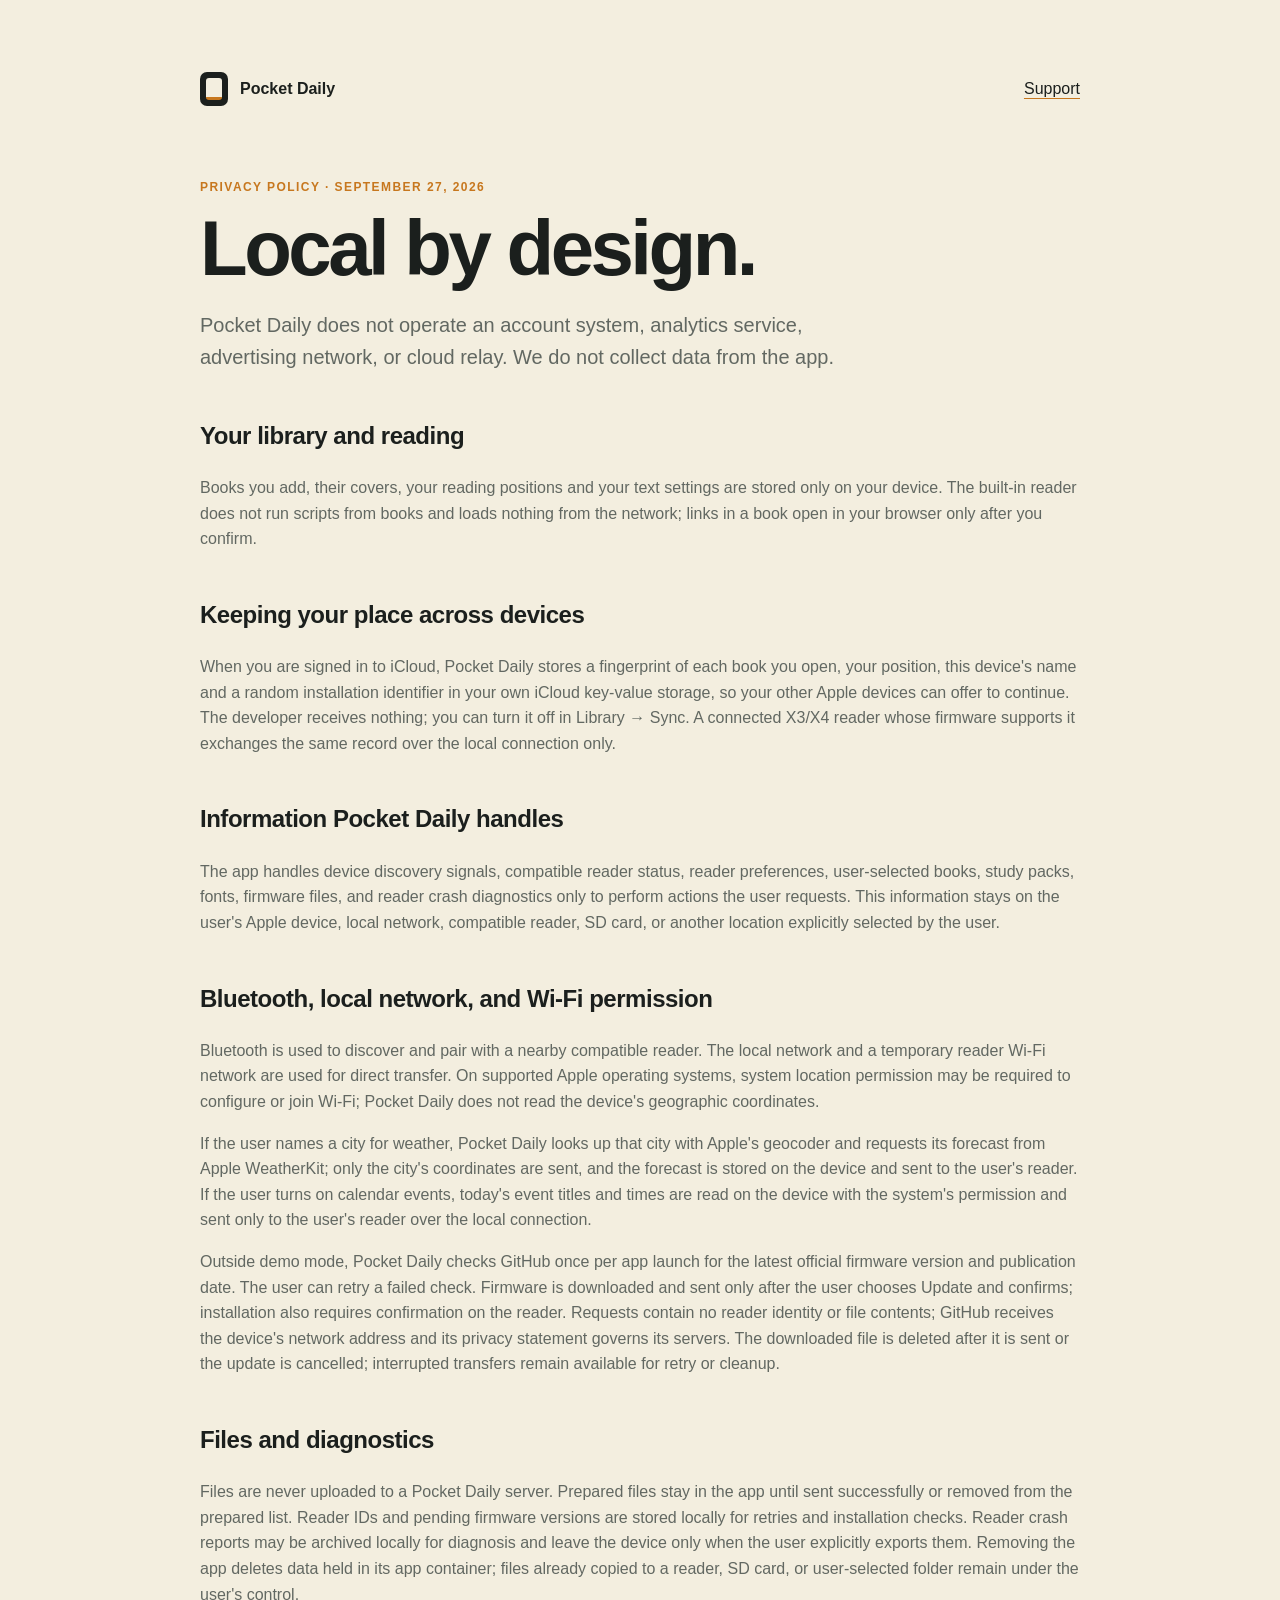
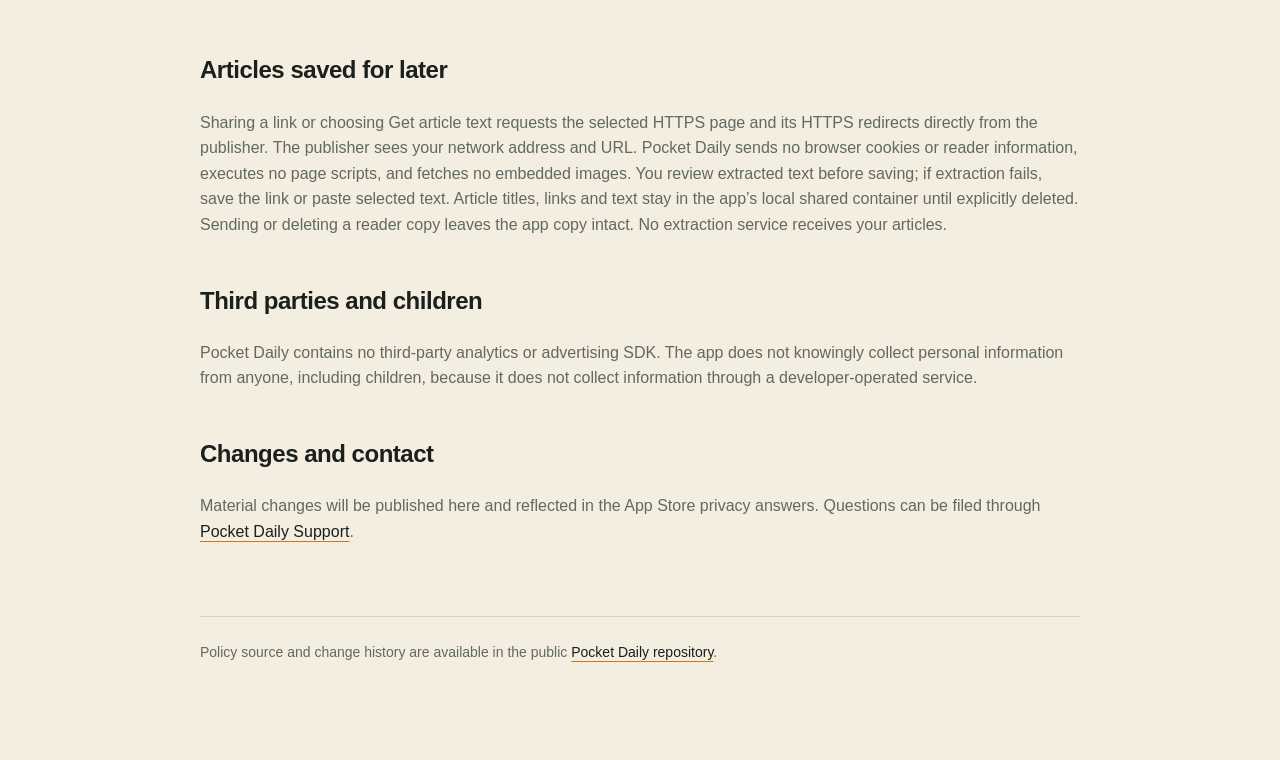
==== docs/privacy/index.html @ c594af7e "refactor(sync): continue reading through iCloud and the reader only KOReader sync is out of this ver" ====
<!doctype html>
<html lang="en">
<head>
  <meta charset="utf-8">
  <meta name="viewport" content="width=device-width, initial-scale=1">
  <meta name="description" content="Pocket Daily privacy policy.">
  <title>Privacy · Pocket Daily</title>
  <link rel="stylesheet" href="../styles.css">
</head>
<body><main>
  <nav><a class="brand" href="../"><span class="mark" aria-hidden="true"></span>Pocket Daily</a><a href="../support/">Support</a></nav>
  <p class="eyebrow">PRIVACY POLICY · SEPTEMBER 27, 2026</p>
  <h1>Local by design.</h1>
  <p class="lead">Pocket Daily does not operate an account system, analytics service, advertising network, or cloud relay. We do not collect data from the app.</p>

  <h2>Your library and reading</h2>
  <p>Books you add, their covers, your reading positions and your text settings are stored only on your device. The built-in reader does not run scripts from books and loads nothing from the network; links in a book open in your browser only after you confirm.</p>

  <h2>Keeping your place across devices</h2>
  <p>When you are signed in to iCloud, Pocket Daily stores a fingerprint of each book you open, your position, this device's name and a random installation identifier in your own iCloud key-value storage, so your other Apple devices can offer to continue. The developer receives nothing; you can turn it off in Library → Sync. A connected X3/X4 reader whose firmware supports it exchanges the same record over the local connection only.</p>

  <h2>Information Pocket Daily handles</h2>
  <p>The app handles device discovery signals, compatible reader status, reader preferences, user-selected books, study packs, fonts, firmware files, and reader crash diagnostics only to perform actions the user requests. This information stays on the user's Apple device, local network, compatible reader, SD card, or another location explicitly selected by the user.</p>

  <h2>Bluetooth, local network, and Wi-Fi permission</h2>
  <p>Bluetooth is used to discover and pair with a nearby compatible reader. The local network and a temporary reader Wi-Fi network are used for direct transfer. On supported Apple operating systems, system location permission may be required to configure or join Wi-Fi; Pocket Daily does not read the device's geographic coordinates.</p>
  <p>If the user names a city for weather, Pocket Daily looks up that city with Apple's geocoder and requests its forecast from Apple WeatherKit; only the city's coordinates are sent, and the forecast is stored on the device and sent to the user's reader. If the user turns on calendar events, today's event titles and times are read on the device with the system's permission and sent only to the user's reader over the local connection.</p>
  <p>Outside demo mode, Pocket Daily checks GitHub once per app launch for the latest official firmware version and publication date. The user can retry a failed check. Firmware is downloaded and sent only after the user chooses Update and confirms; installation also requires confirmation on the reader. Requests contain no reader identity or file contents; GitHub receives the device's network address and its privacy statement governs its servers. The downloaded file is deleted after it is sent or the update is cancelled; interrupted transfers remain available for retry or cleanup.</p>

  <h2>Files and diagnostics</h2>
  <p>Files are never uploaded to a Pocket Daily server. Prepared files stay in the app until sent successfully or removed from the prepared list. Reader IDs and pending firmware versions are stored locally for retries and installation checks. Reader crash reports may be archived locally for diagnosis and leave the device only when the user explicitly exports them. Removing the app deletes data held in its app container; files already copied to a reader, SD card, or user-selected folder remain under the user's control.</p>

  <h2>Articles saved for later</h2>
  <p>Sharing a link or choosing Get article text requests the selected HTTPS page and its HTTPS redirects directly from the publisher. The publisher sees your network address and URL. Pocket Daily sends no browser cookies or reader information, executes no page scripts, and fetches no embedded images. You review extracted text before saving; if extraction fails, save the link or paste selected text. Article titles, links and text stay in the app’s local shared container until explicitly deleted. Sending or deleting a reader copy leaves the app copy intact. No extraction service receives your articles.</p>

  <h2>Third parties and children</h2>
  <p>Pocket Daily contains no third-party analytics or advertising SDK. The app does not knowingly collect personal information from anyone, including children, because it does not collect information through a developer-operated service.</p>

  <h2>Changes and contact</h2>
  <p>Material changes will be published here and reflected in the App Store privacy answers. Questions can be filed through <a href="https://github.com/puritysb/pocket-daily/issues">Pocket Daily Support</a>.</p>
  <footer>Policy source and change history are available in the public <a href="https://github.com/puritysb/pocket-daily">Pocket Daily repository</a>.</footer>
</main></body>
</html>
---- docs/styles.css ----
:root {
  color-scheme: light;
  --paper: #f3eedf;
  --ink: #1b1f1d;
  --muted: #626862;
  --accent: #c7771e;
  --card: rgba(255, 255, 255, 0.68);
  --line: rgba(27, 31, 29, 0.13);
}

* { box-sizing: border-box; }
body {
  margin: 0;
  color: var(--ink);
  background: var(--paper);
  font-family: -apple-system, BlinkMacSystemFont, "Segoe UI", sans-serif;
  line-height: 1.6;
}
main { width: min(880px, calc(100% - 40px)); margin: 0 auto; padding: 72px 0 96px; }
nav { display: flex; justify-content: space-between; align-items: center; margin-bottom: 72px; }
nav a, a { color: var(--ink); text-decoration-color: var(--accent); text-underline-offset: 4px; }
.brand { display: flex; align-items: center; gap: 12px; font-weight: 700; text-decoration: none; }
.mark { width: 28px; height: 34px; padding: 6px; border-radius: 7px; background: var(--ink); display: grid; }
.mark::before { content: ""; border-radius: 3px; background: var(--paper); border-bottom: 3px solid var(--accent); }
h1 { max-width: 720px; margin: 0 0 20px; font-size: clamp(42px, 7vw, 78px); line-height: 1.02; letter-spacing: -0.045em; }
h2 { margin-top: 44px; font-size: 24px; letter-spacing: -0.02em; }
p, li { color: var(--muted); }
.lead { max-width: 690px; font-size: 20px; }
.eyebrow { color: var(--accent); font-weight: 700; letter-spacing: .12em; font-size: 12px; }
.grid { display: grid; grid-template-columns: repeat(auto-fit, minmax(220px, 1fr)); gap: 14px; margin-top: 42px; }
.card { padding: 22px; border: 1px solid var(--line); border-radius: 18px; background: var(--card); }
.card h2 { margin: 0 0 6px; font-size: 18px; }
.card p { margin: 0; }
.notice { margin-top: 48px; padding: 20px 22px; border-left: 4px solid var(--accent); background: var(--card); }
footer { margin-top: 72px; padding-top: 24px; border-top: 1px solid var(--line); font-size: 14px; color: var(--muted); }
code { font-family: ui-monospace, SFMono-Regular, Menlo, monospace; font-size: .92em; }
@media (max-width: 560px) { main { padding-top: 28px; } nav { margin-bottom: 48px; } }
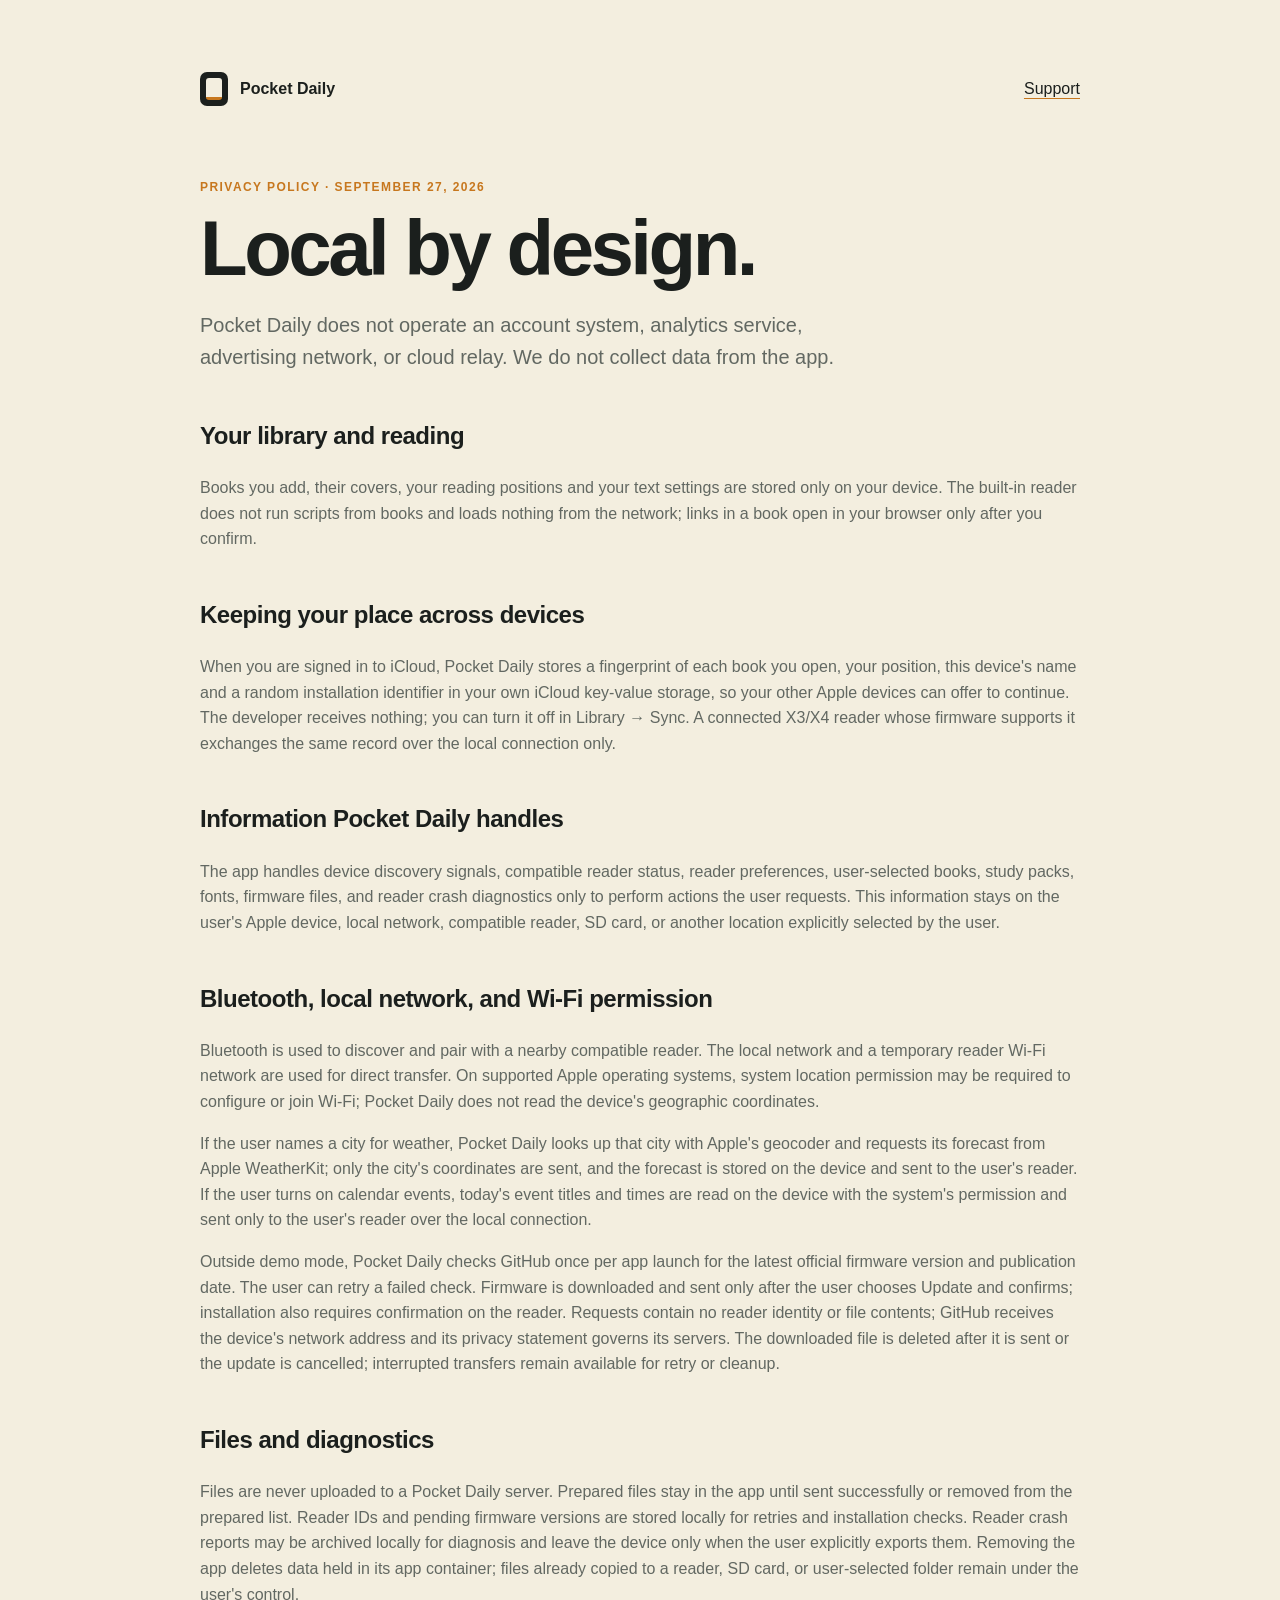
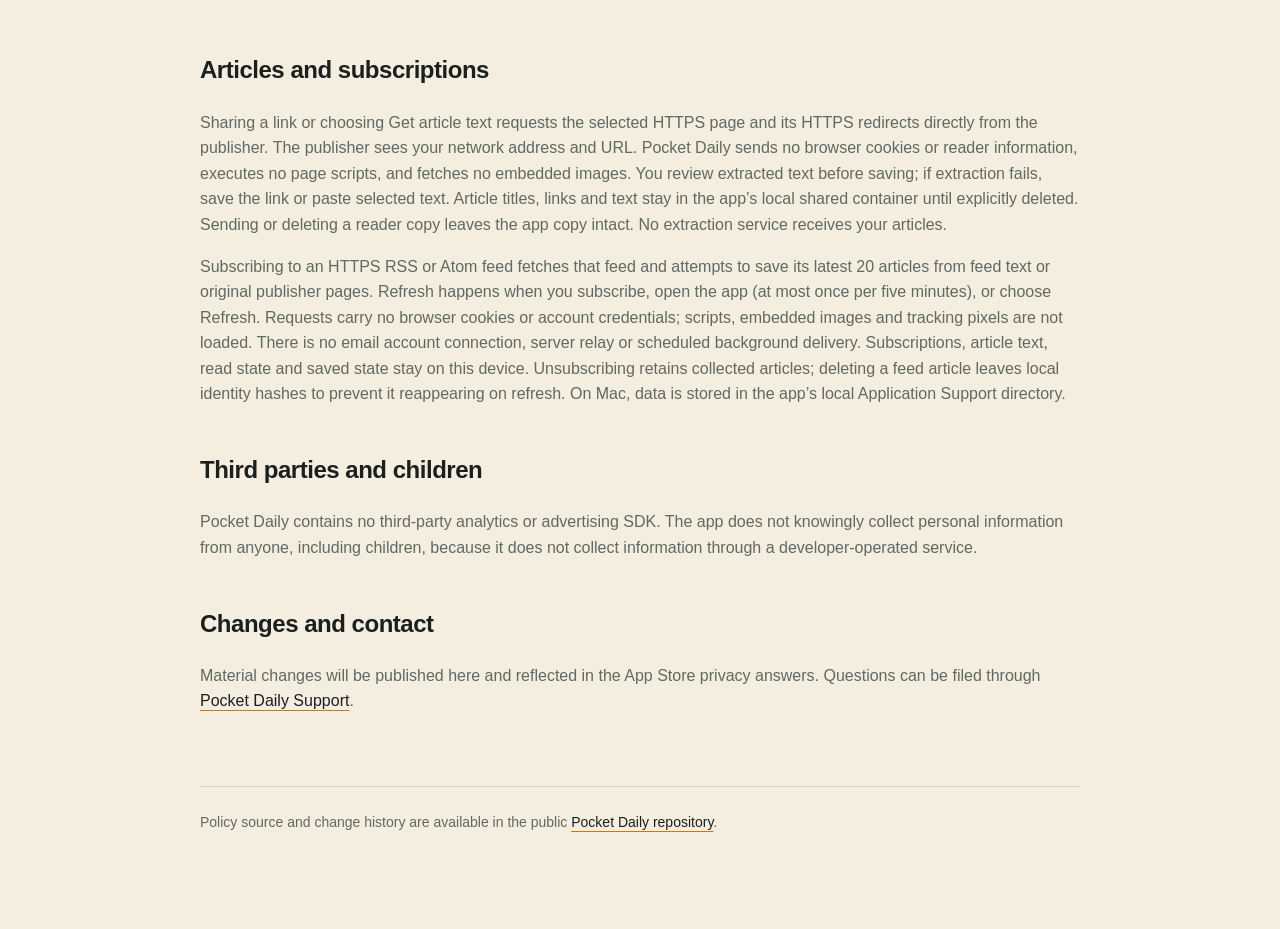
==== commit d8072190: "store: screenshots and metadata for Screens, Device and feed subscriptions Regenerated 6 iPhone, 7 i" ====
--- a/docs/privacy/index.html
+++ b/docs/privacy/index.html
@@ -30,8 +30,9 @@
   <h2>Files and diagnostics</h2>
   <p>Files are never uploaded to a Pocket Daily server. Prepared files stay in the app until sent successfully or removed from the prepared list. Reader IDs and pending firmware versions are stored locally for retries and installation checks. Reader crash reports may be archived locally for diagnosis and leave the device only when the user explicitly exports them. Removing the app deletes data held in its app container; files already copied to a reader, SD card, or user-selected folder remain under the user's control.</p>
 
-  <h2>Articles saved for later</h2>
+  <h2>Articles and subscriptions</h2>
   <p>Sharing a link or choosing Get article text requests the selected HTTPS page and its HTTPS redirects directly from the publisher. The publisher sees your network address and URL. Pocket Daily sends no browser cookies or reader information, executes no page scripts, and fetches no embedded images. You review extracted text before saving; if extraction fails, save the link or paste selected text. Article titles, links and text stay in the app’s local shared container until explicitly deleted. Sending or deleting a reader copy leaves the app copy intact. No extraction service receives your articles.</p>
+  <p>Subscribing to an HTTPS RSS or Atom feed fetches that feed and attempts to save its latest 20 articles from feed text or original publisher pages. Refresh happens when you subscribe, open the app (at most once per five minutes), or choose Refresh. Requests carry no browser cookies or account credentials; scripts, embedded images and tracking pixels are not loaded. There is no email account connection, server relay or scheduled background delivery. Subscriptions, article text, read state and saved state stay on this device. Unsubscribing retains collected articles; deleting a feed article leaves local identity hashes to prevent it reappearing on refresh. On Mac, data is stored in the app’s local Application Support directory.</p>
 
   <h2>Third parties and children</h2>
   <p>Pocket Daily contains no third-party analytics or advertising SDK. The app does not knowingly collect personal information from anyone, including children, because it does not collect information through a developer-operated service.</p>
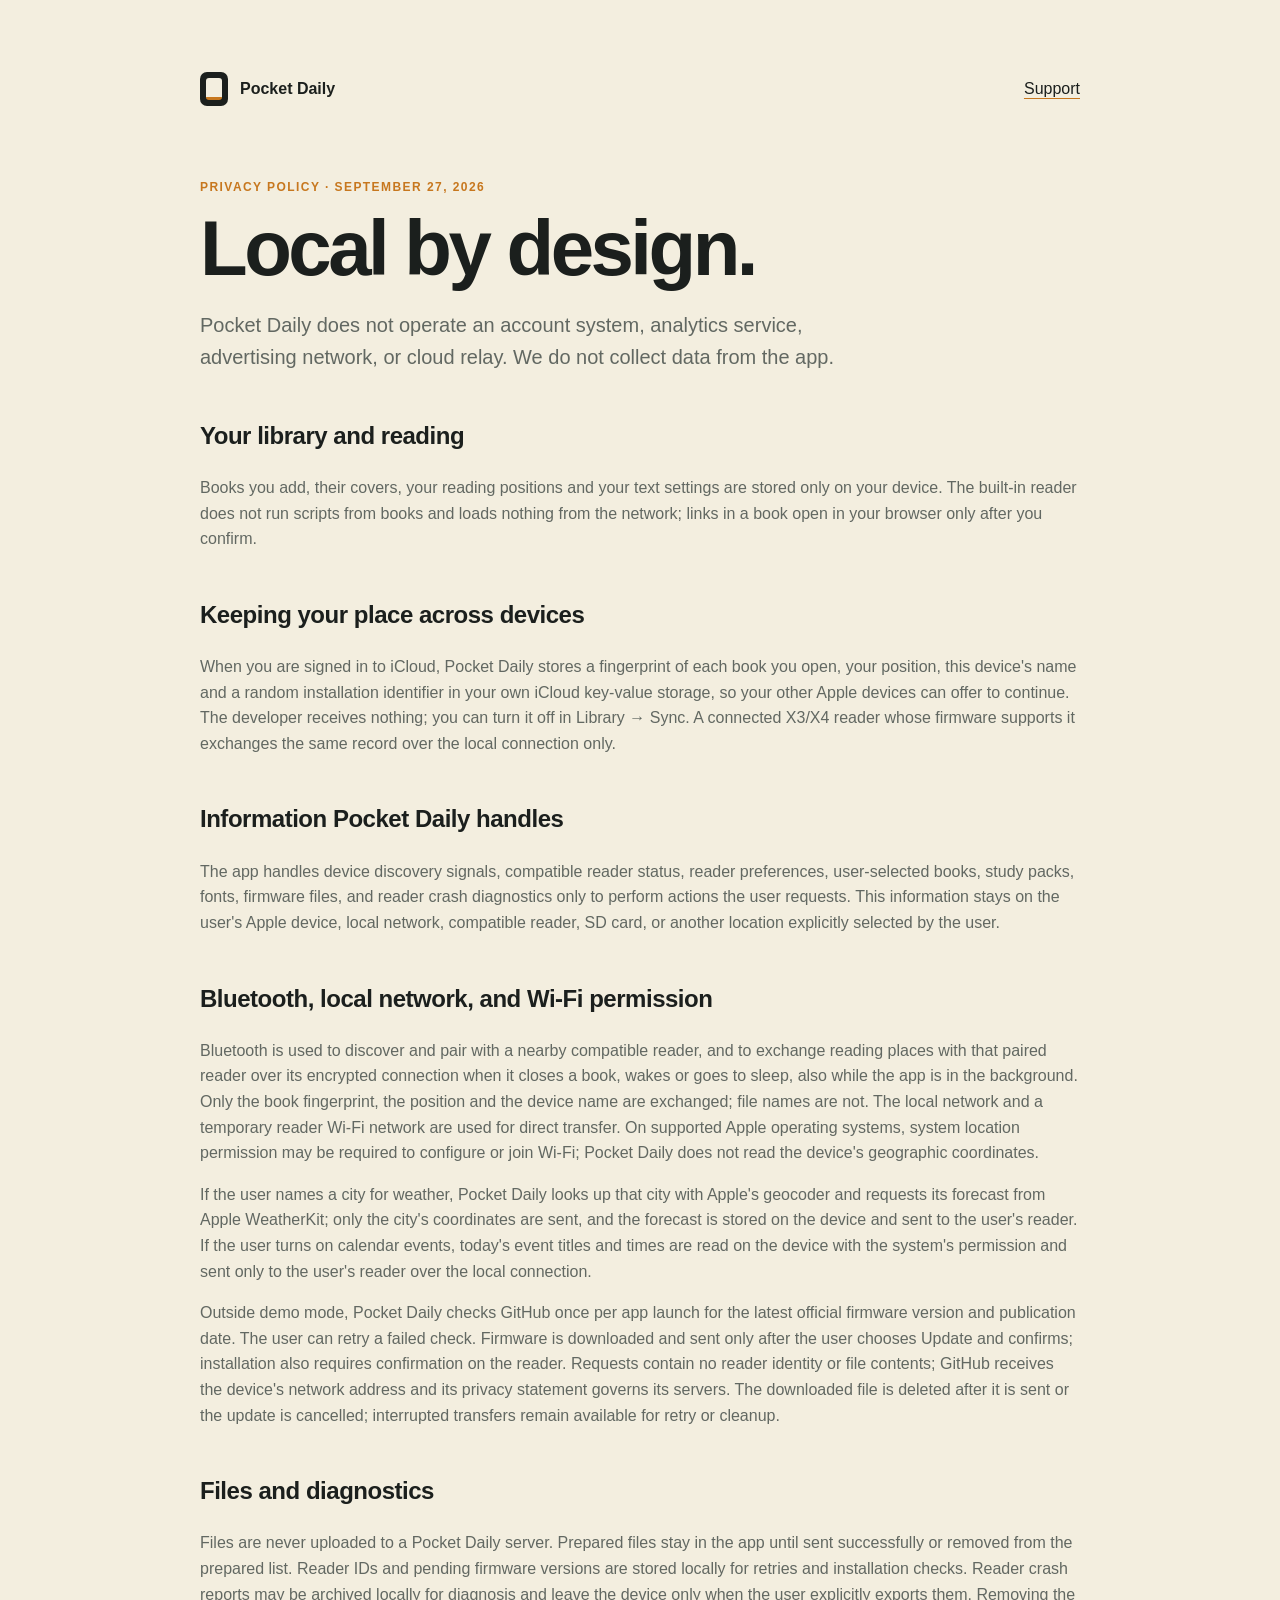
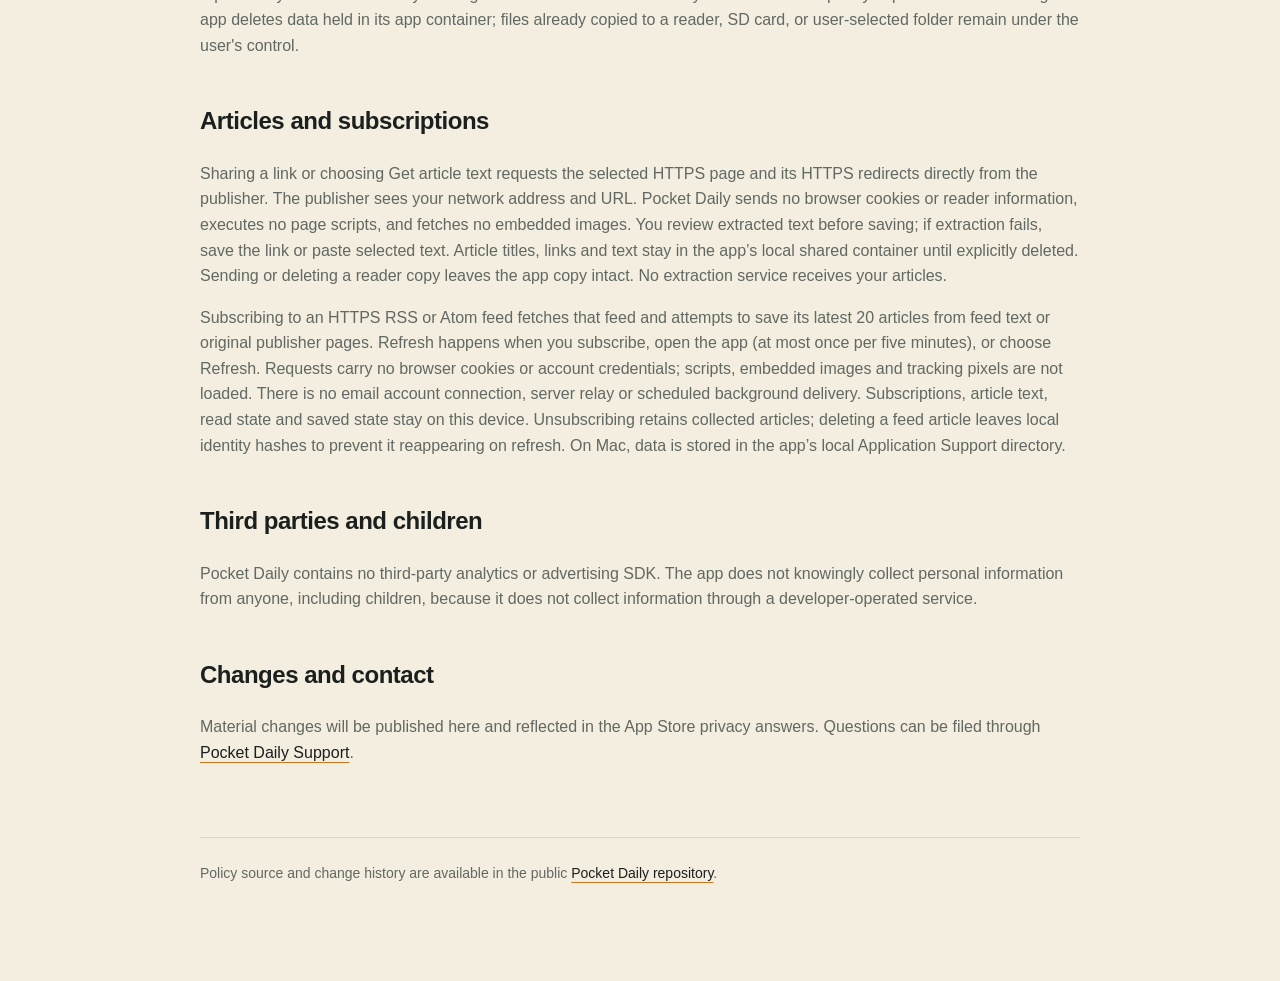
==== commit 9b43dde9: "docs: describe reading sync over Bluetooth and its background mode READING_PROGRESS gains the BLE ex" ====
--- a/docs/privacy/index.html
+++ b/docs/privacy/index.html
@@ -23,7 +23,7 @@
   <p>The app handles device discovery signals, compatible reader status, reader preferences, user-selected books, study packs, fonts, firmware files, and reader crash diagnostics only to perform actions the user requests. This information stays on the user's Apple device, local network, compatible reader, SD card, or another location explicitly selected by the user.</p>
 
   <h2>Bluetooth, local network, and Wi-Fi permission</h2>
-  <p>Bluetooth is used to discover and pair with a nearby compatible reader. The local network and a temporary reader Wi-Fi network are used for direct transfer. On supported Apple operating systems, system location permission may be required to configure or join Wi-Fi; Pocket Daily does not read the device's geographic coordinates.</p>
+  <p>Bluetooth is used to discover and pair with a nearby compatible reader, and to exchange reading places with that paired reader over its encrypted connection when it closes a book, wakes or goes to sleep, also while the app is in the background. Only the book fingerprint, the position and the device name are exchanged; file names are not. The local network and a temporary reader Wi-Fi network are used for direct transfer. On supported Apple operating systems, system location permission may be required to configure or join Wi-Fi; Pocket Daily does not read the device's geographic coordinates.</p>
   <p>If the user names a city for weather, Pocket Daily looks up that city with Apple's geocoder and requests its forecast from Apple WeatherKit; only the city's coordinates are sent, and the forecast is stored on the device and sent to the user's reader. If the user turns on calendar events, today's event titles and times are read on the device with the system's permission and sent only to the user's reader over the local connection.</p>
   <p>Outside demo mode, Pocket Daily checks GitHub once per app launch for the latest official firmware version and publication date. The user can retry a failed check. Firmware is downloaded and sent only after the user chooses Update and confirms; installation also requires confirmation on the reader. Requests contain no reader identity or file contents; GitHub receives the device's network address and its privacy statement governs its servers. The downloaded file is deleted after it is sent or the update is cancelled; interrupted transfers remain available for retry or cleanup.</p>
 
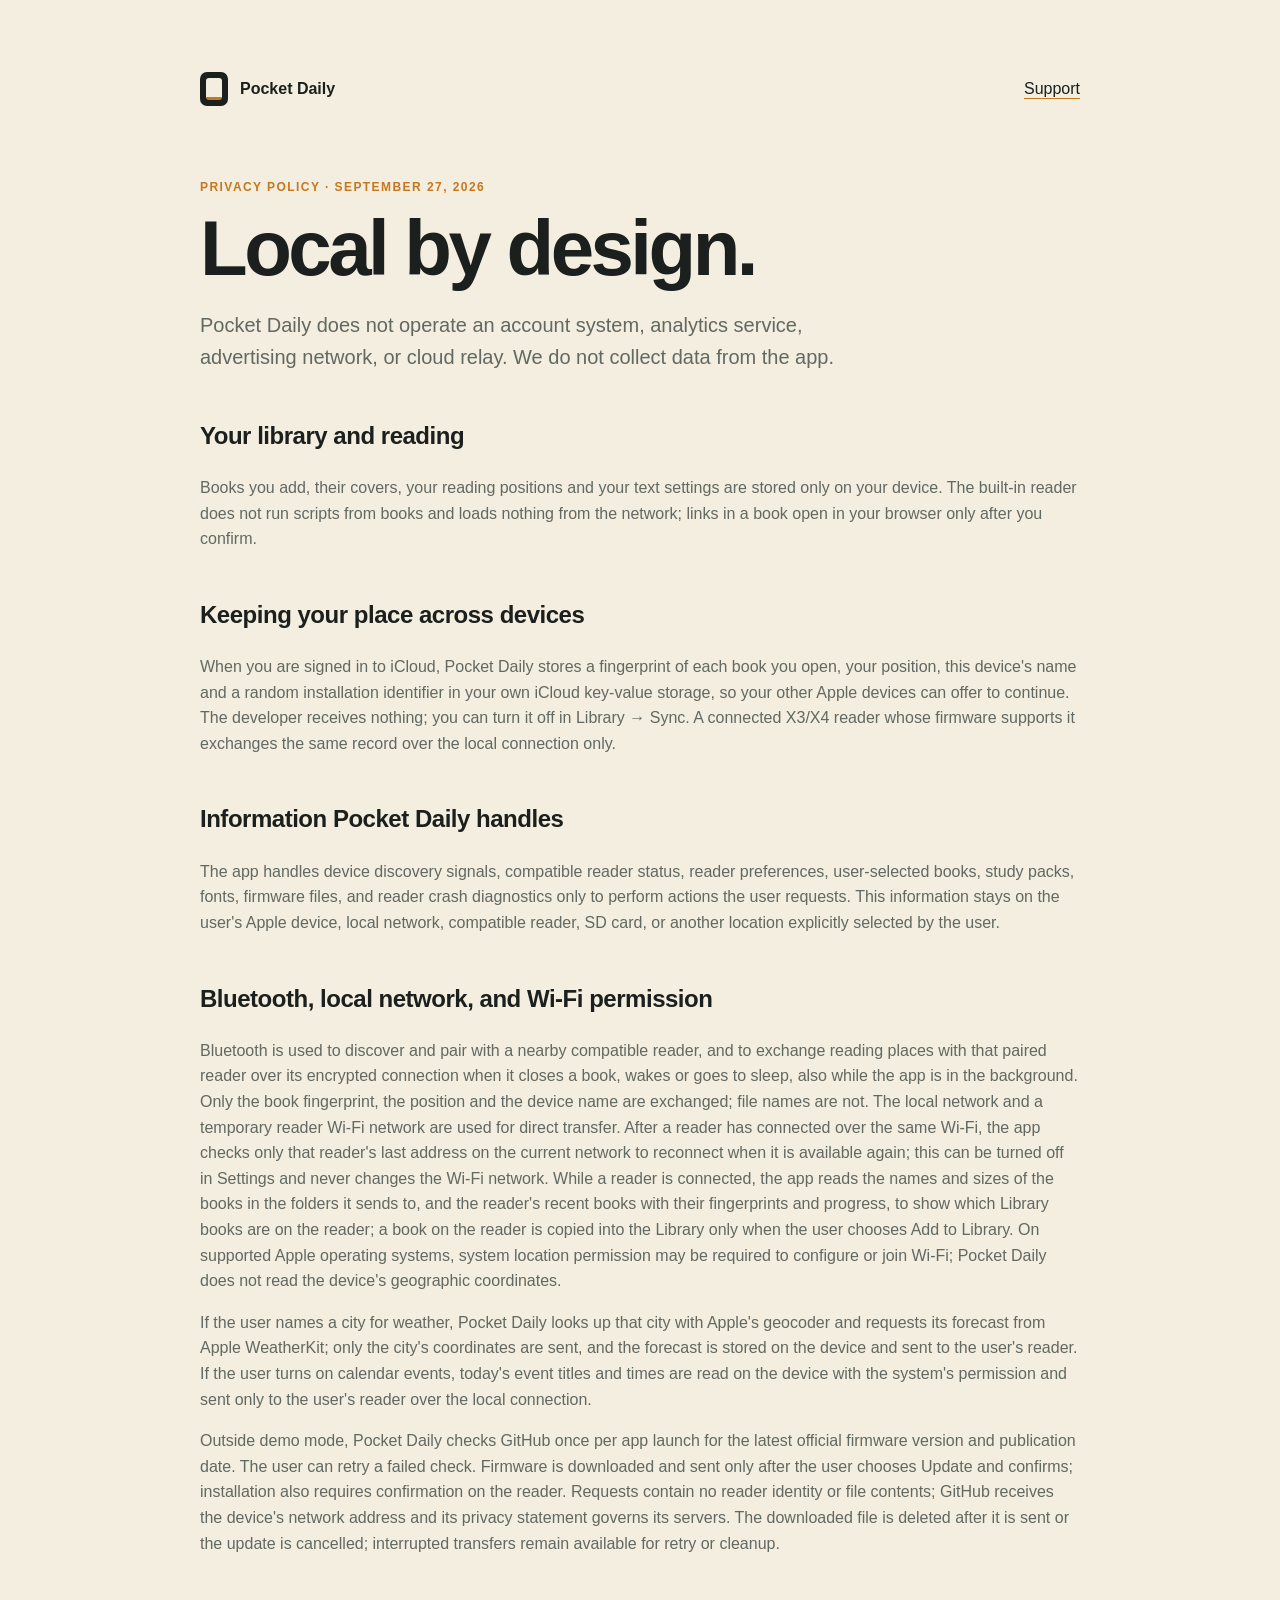
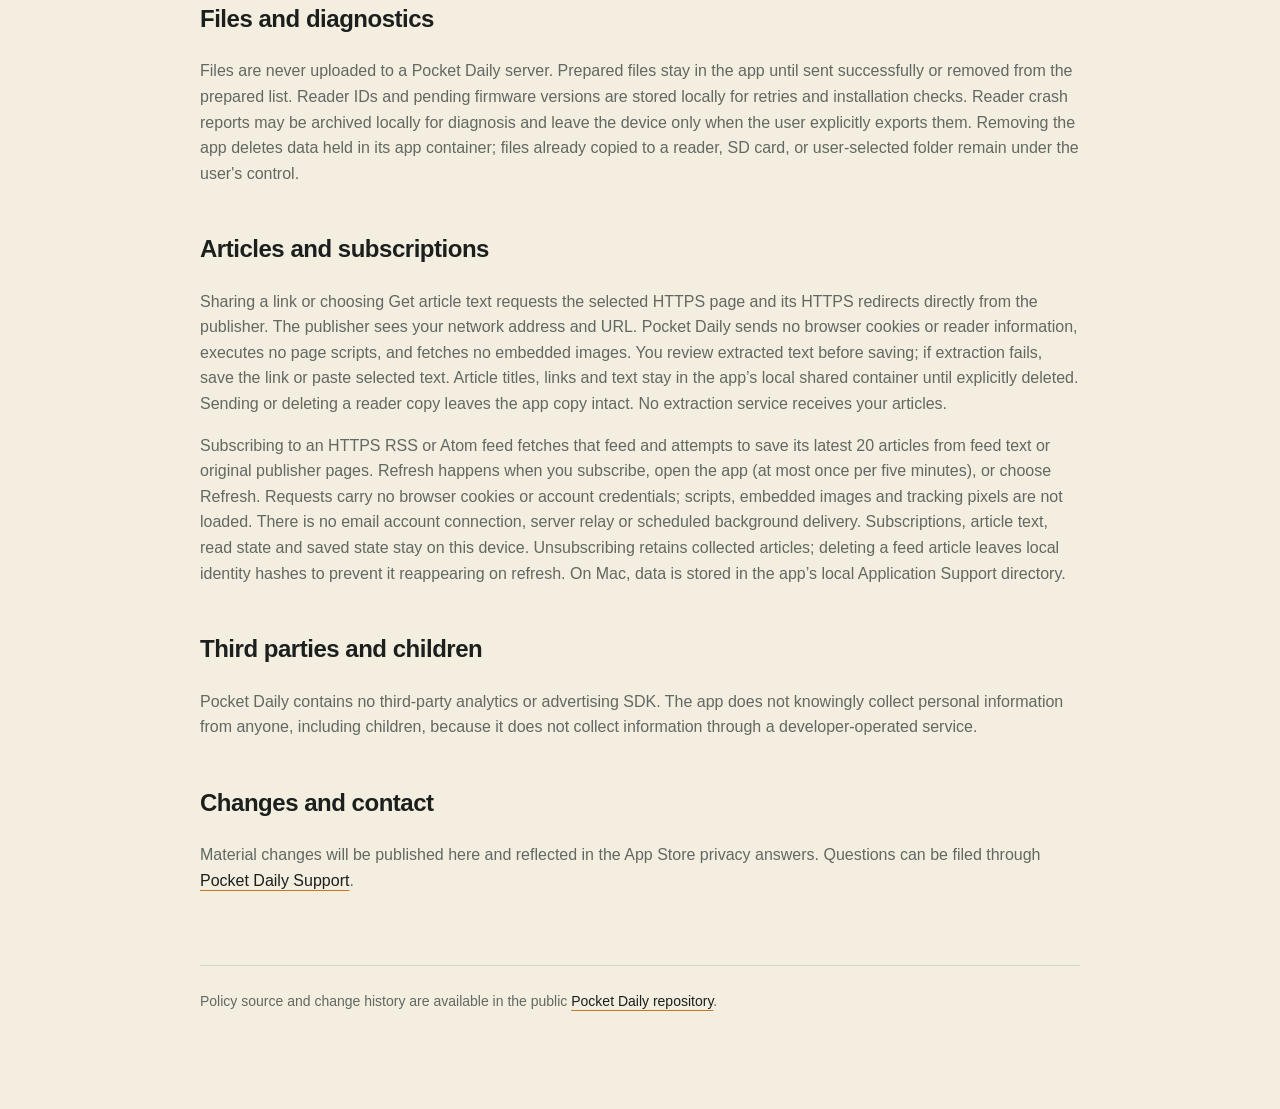
==== commit 641860d8: "feat: organize the reader as one section and show its books in the Library - Settings: Appearance an" ====
--- a/docs/privacy/index.html
+++ b/docs/privacy/index.html
@@ -23,7 +23,7 @@
   <p>The app handles device discovery signals, compatible reader status, reader preferences, user-selected books, study packs, fonts, firmware files, and reader crash diagnostics only to perform actions the user requests. This information stays on the user's Apple device, local network, compatible reader, SD card, or another location explicitly selected by the user.</p>
 
   <h2>Bluetooth, local network, and Wi-Fi permission</h2>
-  <p>Bluetooth is used to discover and pair with a nearby compatible reader, and to exchange reading places with that paired reader over its encrypted connection when it closes a book, wakes or goes to sleep, also while the app is in the background. Only the book fingerprint, the position and the device name are exchanged; file names are not. The local network and a temporary reader Wi-Fi network are used for direct transfer. On supported Apple operating systems, system location permission may be required to configure or join Wi-Fi; Pocket Daily does not read the device's geographic coordinates.</p>
+  <p>Bluetooth is used to discover and pair with a nearby compatible reader, and to exchange reading places with that paired reader over its encrypted connection when it closes a book, wakes or goes to sleep, also while the app is in the background. Only the book fingerprint, the position and the device name are exchanged; file names are not. The local network and a temporary reader Wi-Fi network are used for direct transfer. After a reader has connected over the same Wi-Fi, the app checks only that reader's last address on the current network to reconnect when it is available again; this can be turned off in Settings and never changes the Wi-Fi network. While a reader is connected, the app reads the names and sizes of the books in the folders it sends to, and the reader's recent books with their fingerprints and progress, to show which Library books are on the reader; a book on the reader is copied into the Library only when the user chooses Add to Library. On supported Apple operating systems, system location permission may be required to configure or join Wi-Fi; Pocket Daily does not read the device's geographic coordinates.</p>
   <p>If the user names a city for weather, Pocket Daily looks up that city with Apple's geocoder and requests its forecast from Apple WeatherKit; only the city's coordinates are sent, and the forecast is stored on the device and sent to the user's reader. If the user turns on calendar events, today's event titles and times are read on the device with the system's permission and sent only to the user's reader over the local connection.</p>
   <p>Outside demo mode, Pocket Daily checks GitHub once per app launch for the latest official firmware version and publication date. The user can retry a failed check. Firmware is downloaded and sent only after the user chooses Update and confirms; installation also requires confirmation on the reader. Requests contain no reader identity or file contents; GitHub receives the device's network address and its privacy statement governs its servers. The downloaded file is deleted after it is sent or the update is cancelled; interrupted transfers remain available for retry or cleanup.</p>
 
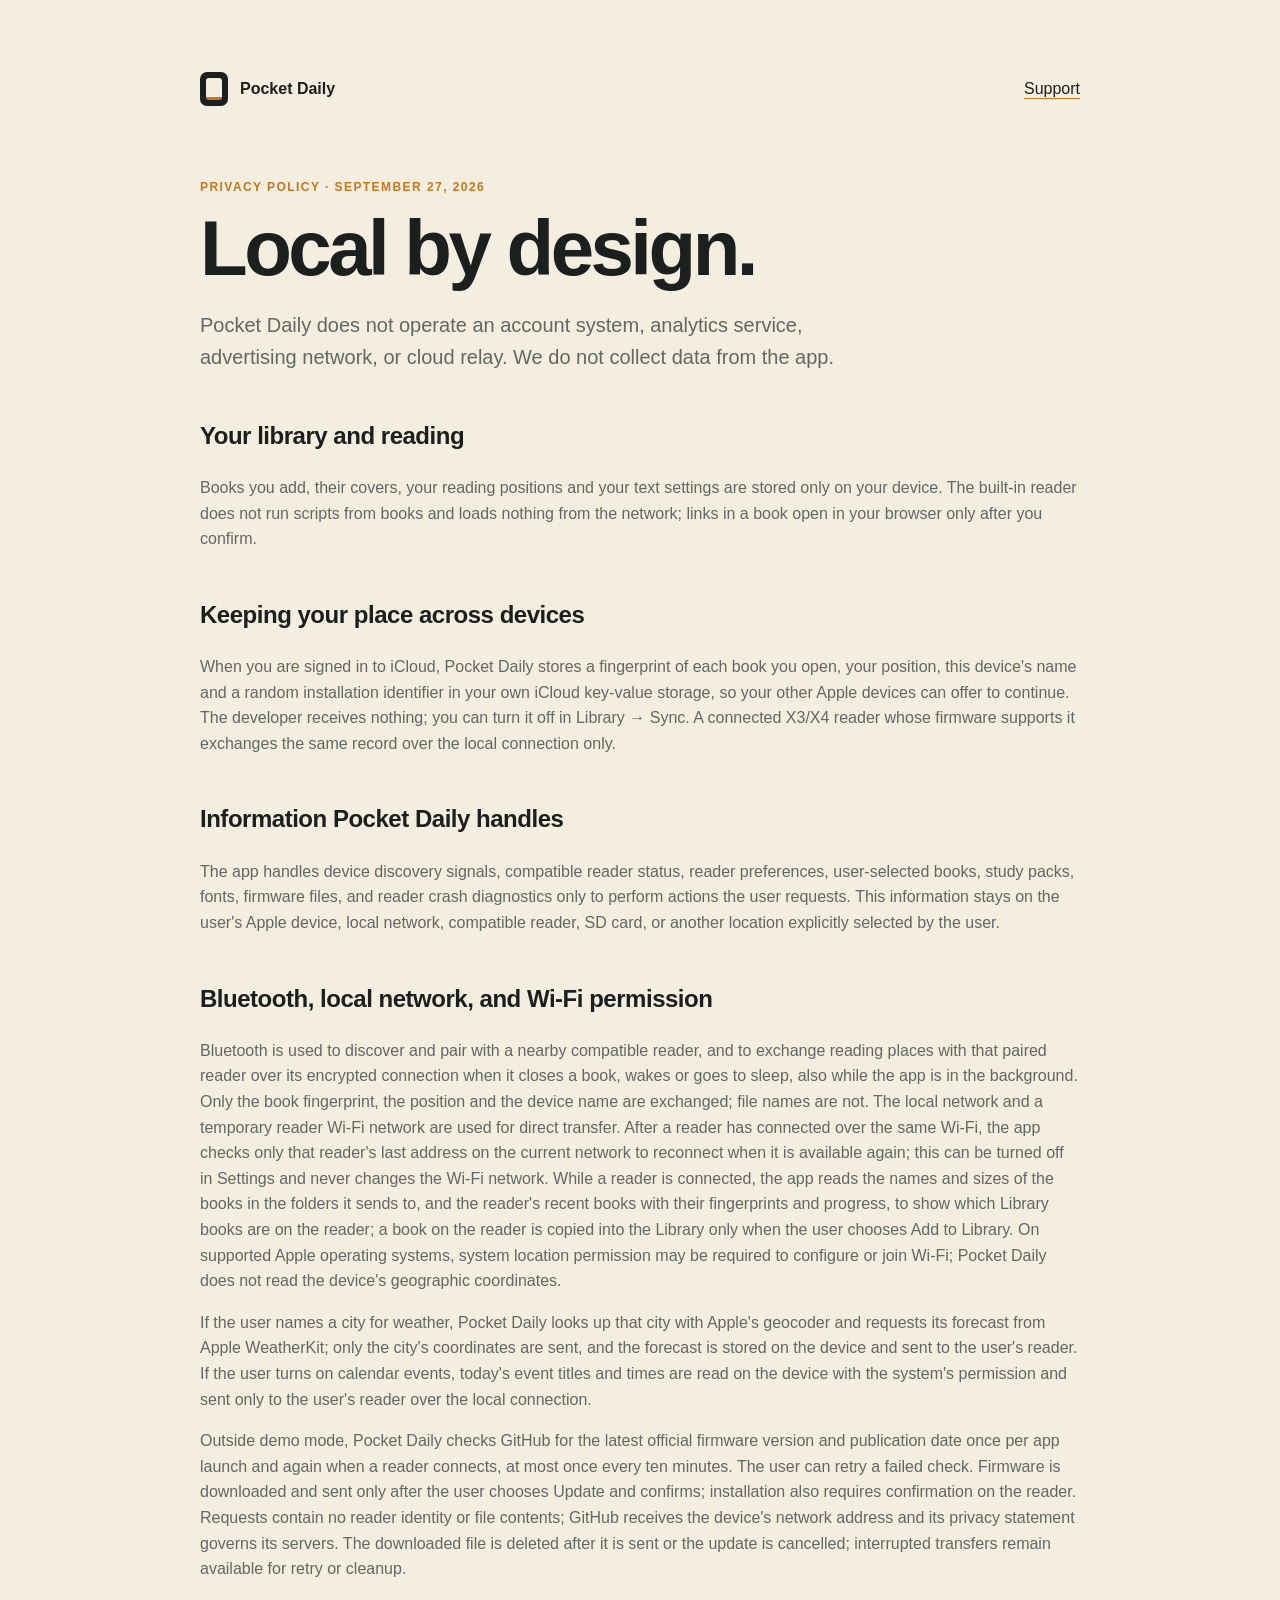
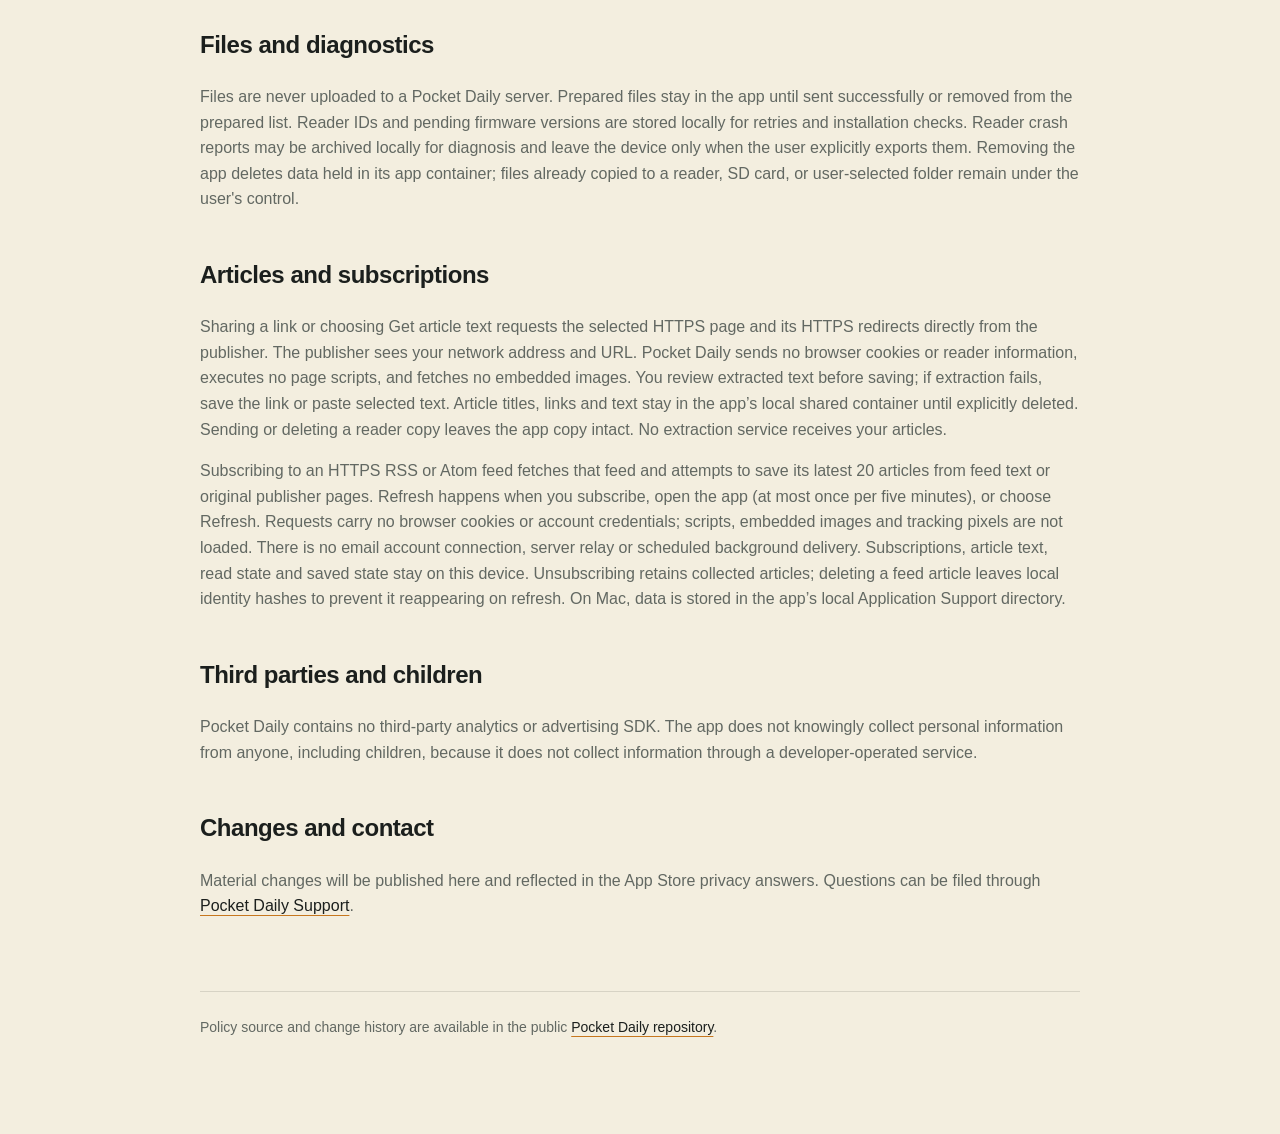
==== commit bcfe36cc: "fix: keep the firmware update check current and say when nothing is published The release check ran " ====
--- a/docs/privacy/index.html
+++ b/docs/privacy/index.html
@@ -25,7 +25,7 @@
   <h2>Bluetooth, local network, and Wi-Fi permission</h2>
   <p>Bluetooth is used to discover and pair with a nearby compatible reader, and to exchange reading places with that paired reader over its encrypted connection when it closes a book, wakes or goes to sleep, also while the app is in the background. Only the book fingerprint, the position and the device name are exchanged; file names are not. The local network and a temporary reader Wi-Fi network are used for direct transfer. After a reader has connected over the same Wi-Fi, the app checks only that reader's last address on the current network to reconnect when it is available again; this can be turned off in Settings and never changes the Wi-Fi network. While a reader is connected, the app reads the names and sizes of the books in the folders it sends to, and the reader's recent books with their fingerprints and progress, to show which Library books are on the reader; a book on the reader is copied into the Library only when the user chooses Add to Library. On supported Apple operating systems, system location permission may be required to configure or join Wi-Fi; Pocket Daily does not read the device's geographic coordinates.</p>
   <p>If the user names a city for weather, Pocket Daily looks up that city with Apple's geocoder and requests its forecast from Apple WeatherKit; only the city's coordinates are sent, and the forecast is stored on the device and sent to the user's reader. If the user turns on calendar events, today's event titles and times are read on the device with the system's permission and sent only to the user's reader over the local connection.</p>
-  <p>Outside demo mode, Pocket Daily checks GitHub once per app launch for the latest official firmware version and publication date. The user can retry a failed check. Firmware is downloaded and sent only after the user chooses Update and confirms; installation also requires confirmation on the reader. Requests contain no reader identity or file contents; GitHub receives the device's network address and its privacy statement governs its servers. The downloaded file is deleted after it is sent or the update is cancelled; interrupted transfers remain available for retry or cleanup.</p>
+  <p>Outside demo mode, Pocket Daily checks GitHub for the latest official firmware version and publication date once per app launch and again when a reader connects, at most once every ten minutes. The user can retry a failed check. Firmware is downloaded and sent only after the user chooses Update and confirms; installation also requires confirmation on the reader. Requests contain no reader identity or file contents; GitHub receives the device's network address and its privacy statement governs its servers. The downloaded file is deleted after it is sent or the update is cancelled; interrupted transfers remain available for retry or cleanup.</p>
 
   <h2>Files and diagnostics</h2>
   <p>Files are never uploaded to a Pocket Daily server. Prepared files stay in the app until sent successfully or removed from the prepared list. Reader IDs and pending firmware versions are stored locally for retries and installation checks. Reader crash reports may be archived locally for diagnosis and leave the device only when the user explicitly exports them. Removing the app deletes data held in its app container; files already copied to a reader, SD card, or user-selected folder remain under the user's control.</p>
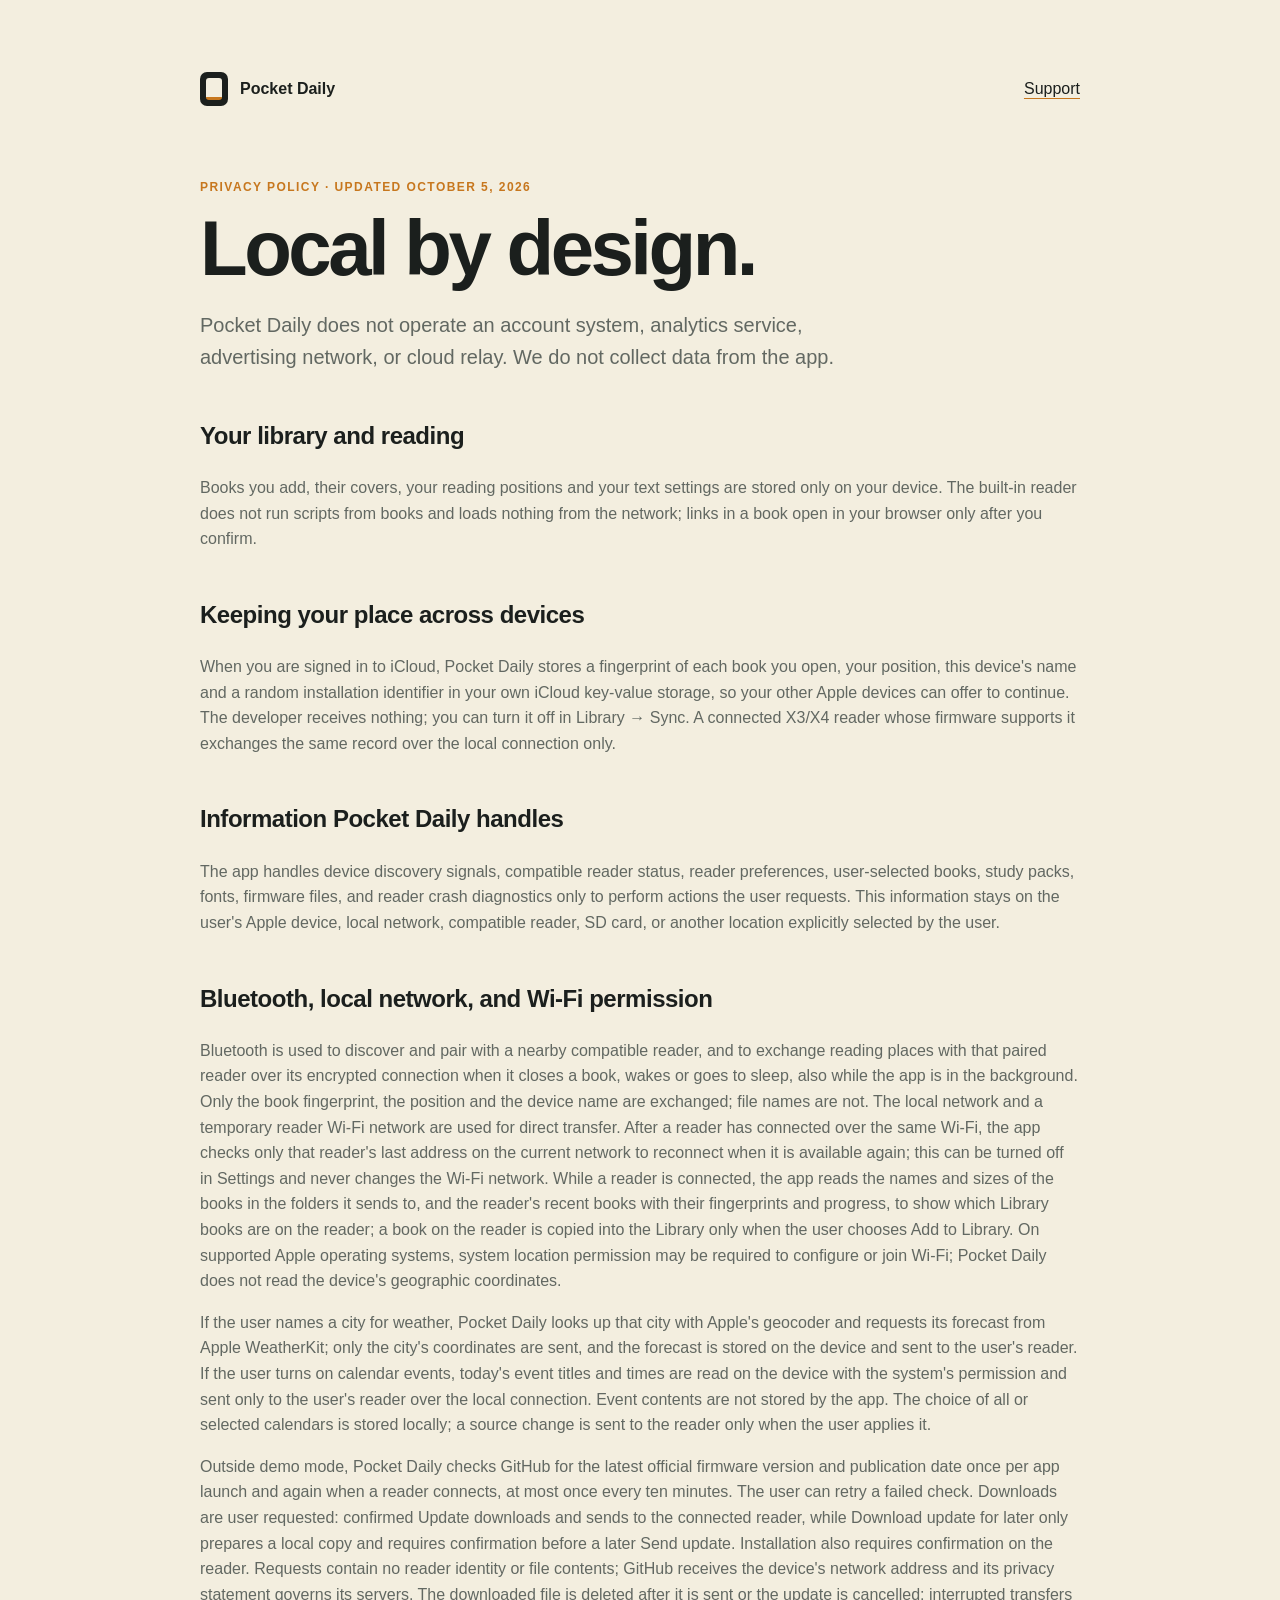
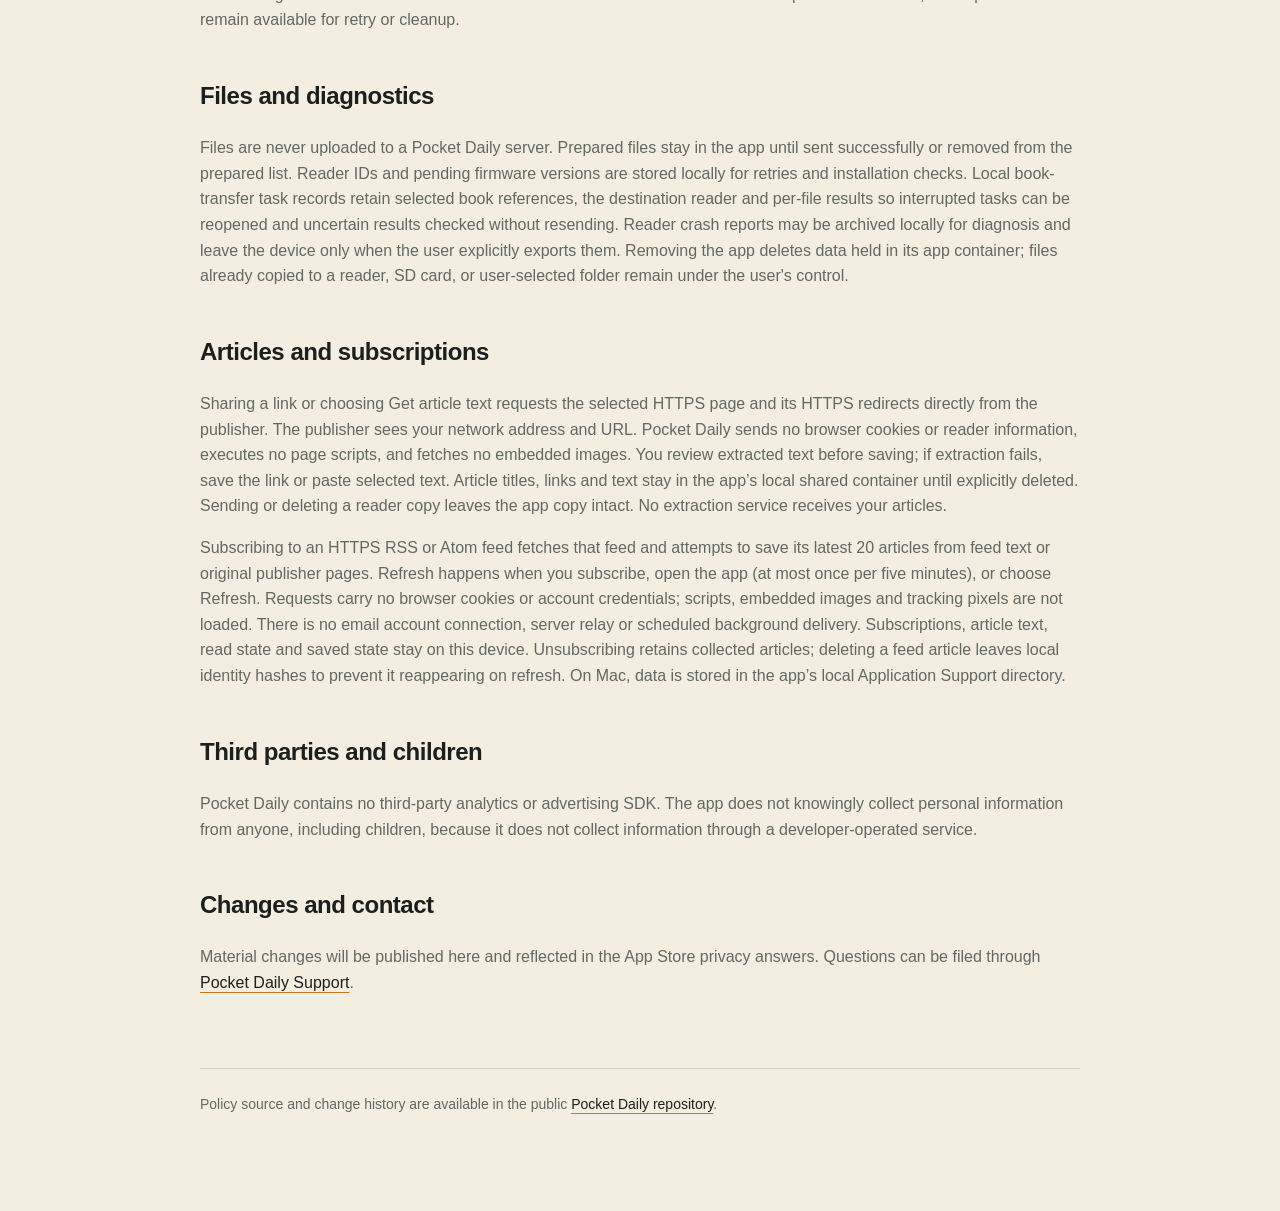
==== commit fca49491: "feat: unify reader tasks and simplify library and screen editing UX" ====
--- a/docs/privacy/index.html
+++ b/docs/privacy/index.html
@@ -9,7 +9,7 @@
 </head>
 <body><main>
   <nav><a class="brand" href="../"><span class="mark" aria-hidden="true"></span>Pocket Daily</a><a href="../support/">Support</a></nav>
-  <p class="eyebrow">PRIVACY POLICY · SEPTEMBER 27, 2026</p>
+  <p class="eyebrow">PRIVACY POLICY · UPDATED OCTOBER 5, 2026</p>
   <h1>Local by design.</h1>
   <p class="lead">Pocket Daily does not operate an account system, analytics service, advertising network, or cloud relay. We do not collect data from the app.</p>
 
@@ -24,11 +24,11 @@
 
   <h2>Bluetooth, local network, and Wi-Fi permission</h2>
   <p>Bluetooth is used to discover and pair with a nearby compatible reader, and to exchange reading places with that paired reader over its encrypted connection when it closes a book, wakes or goes to sleep, also while the app is in the background. Only the book fingerprint, the position and the device name are exchanged; file names are not. The local network and a temporary reader Wi-Fi network are used for direct transfer. After a reader has connected over the same Wi-Fi, the app checks only that reader's last address on the current network to reconnect when it is available again; this can be turned off in Settings and never changes the Wi-Fi network. While a reader is connected, the app reads the names and sizes of the books in the folders it sends to, and the reader's recent books with their fingerprints and progress, to show which Library books are on the reader; a book on the reader is copied into the Library only when the user chooses Add to Library. On supported Apple operating systems, system location permission may be required to configure or join Wi-Fi; Pocket Daily does not read the device's geographic coordinates.</p>
-  <p>If the user names a city for weather, Pocket Daily looks up that city with Apple's geocoder and requests its forecast from Apple WeatherKit; only the city's coordinates are sent, and the forecast is stored on the device and sent to the user's reader. If the user turns on calendar events, today's event titles and times are read on the device with the system's permission and sent only to the user's reader over the local connection.</p>
-  <p>Outside demo mode, Pocket Daily checks GitHub for the latest official firmware version and publication date once per app launch and again when a reader connects, at most once every ten minutes. The user can retry a failed check. Firmware is downloaded and sent only after the user chooses Update and confirms; installation also requires confirmation on the reader. Requests contain no reader identity or file contents; GitHub receives the device's network address and its privacy statement governs its servers. The downloaded file is deleted after it is sent or the update is cancelled; interrupted transfers remain available for retry or cleanup.</p>
+  <p>If the user names a city for weather, Pocket Daily looks up that city with Apple's geocoder and requests its forecast from Apple WeatherKit; only the city's coordinates are sent, and the forecast is stored on the device and sent to the user's reader. If the user turns on calendar events, today's event titles and times are read on the device with the system's permission and sent only to the user's reader over the local connection. Event contents are not stored by the app. The choice of all or selected calendars is stored locally; a source change is sent to the reader only when the user applies it.</p>
+  <p>Outside demo mode, Pocket Daily checks GitHub for the latest official firmware version and publication date once per app launch and again when a reader connects, at most once every ten minutes. The user can retry a failed check. Downloads are user requested: confirmed Update downloads and sends to the connected reader, while Download update for later only prepares a local copy and requires confirmation before a later Send update. Installation also requires confirmation on the reader. Requests contain no reader identity or file contents; GitHub receives the device's network address and its privacy statement governs its servers. The downloaded file is deleted after it is sent or the update is cancelled; interrupted transfers remain available for retry or cleanup.</p>
 
   <h2>Files and diagnostics</h2>
-  <p>Files are never uploaded to a Pocket Daily server. Prepared files stay in the app until sent successfully or removed from the prepared list. Reader IDs and pending firmware versions are stored locally for retries and installation checks. Reader crash reports may be archived locally for diagnosis and leave the device only when the user explicitly exports them. Removing the app deletes data held in its app container; files already copied to a reader, SD card, or user-selected folder remain under the user's control.</p>
+  <p>Files are never uploaded to a Pocket Daily server. Prepared files stay in the app until sent successfully or removed from the prepared list. Reader IDs and pending firmware versions are stored locally for retries and installation checks. Local book-transfer task records retain selected book references, the destination reader and per-file results so interrupted tasks can be reopened and uncertain results checked without resending. Reader crash reports may be archived locally for diagnosis and leave the device only when the user explicitly exports them. Removing the app deletes data held in its app container; files already copied to a reader, SD card, or user-selected folder remain under the user's control.</p>
 
   <h2>Articles and subscriptions</h2>
   <p>Sharing a link or choosing Get article text requests the selected HTTPS page and its HTTPS redirects directly from the publisher. The publisher sees your network address and URL. Pocket Daily sends no browser cookies or reader information, executes no page scripts, and fetches no embedded images. You review extracted text before saving; if extraction fails, save the link or paste selected text. Article titles, links and text stay in the app’s local shared container until explicitly deleted. Sending or deleting a reader copy leaves the app copy intact. No extraction service receives your articles.</p>
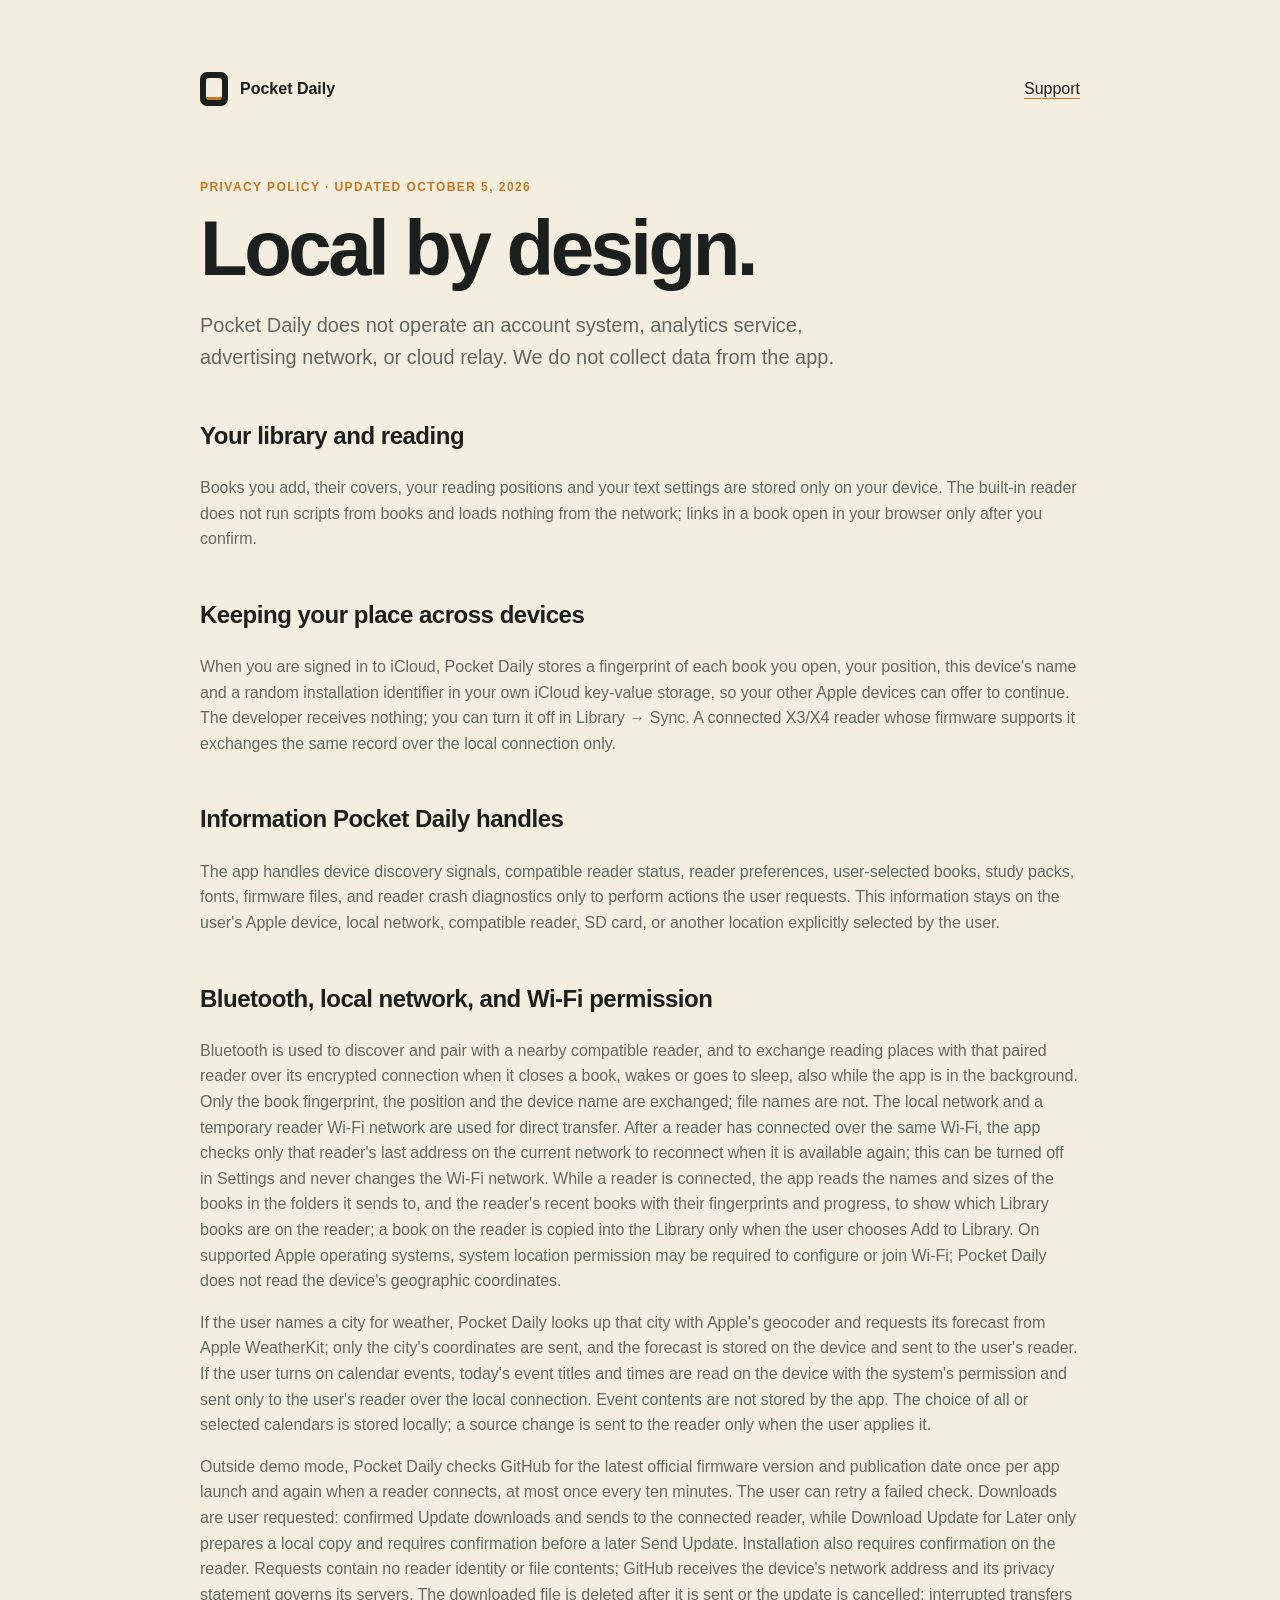
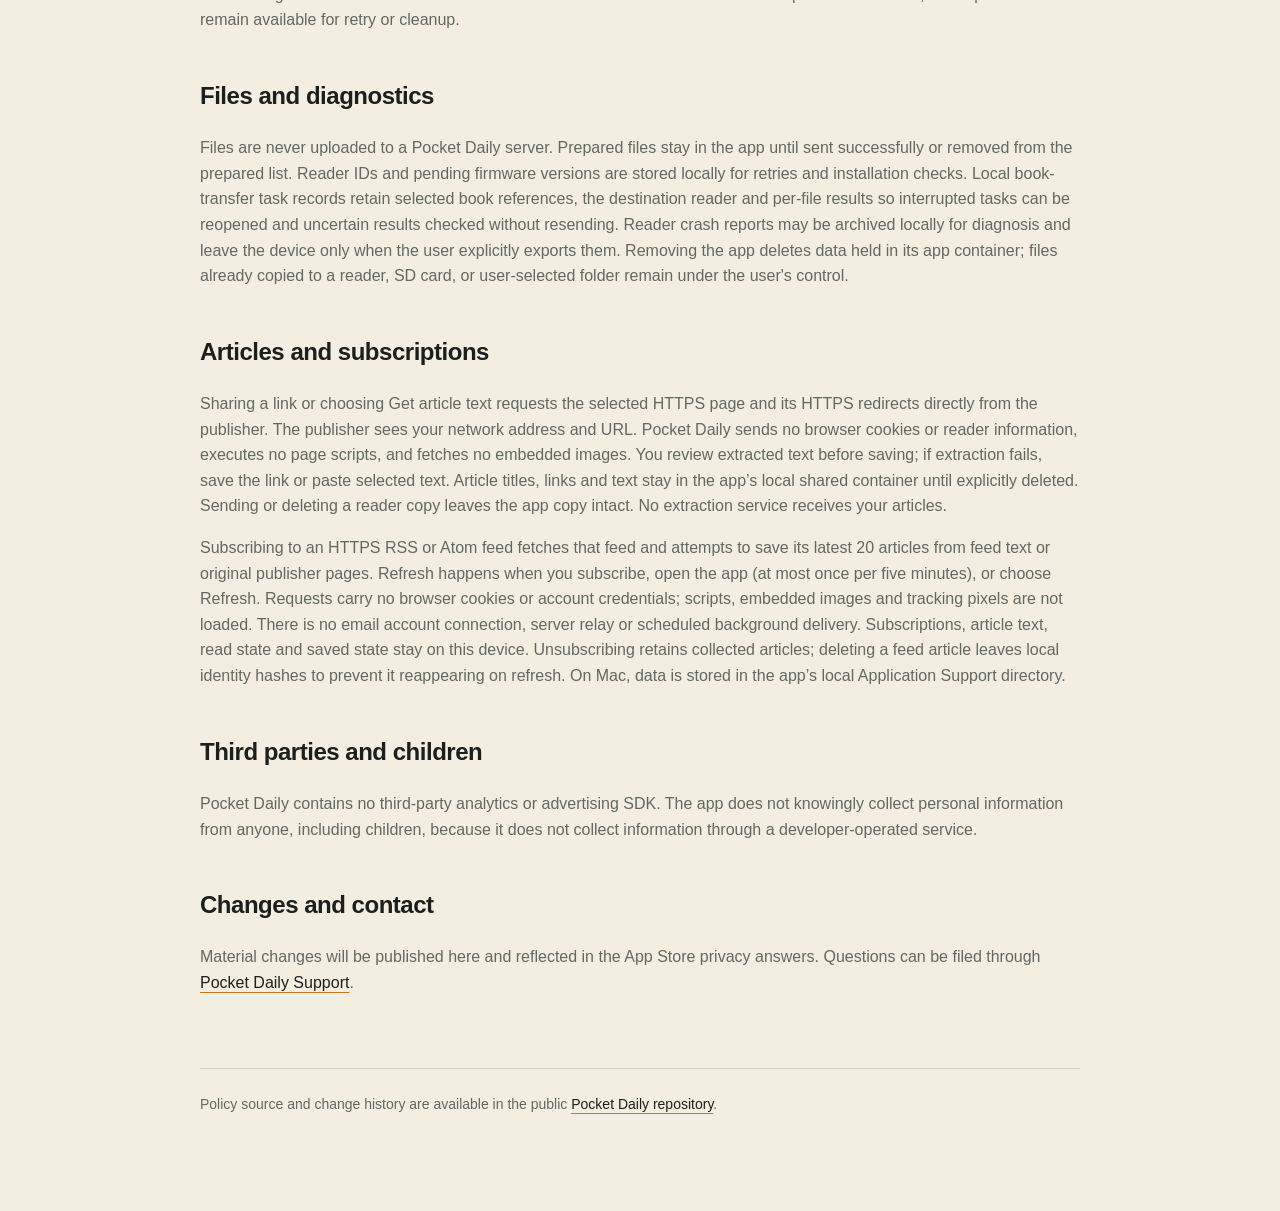
==== commit f0adf024: "apply design system rules across the app Codify usability and layout rules in docs/DESIGN_SYSTEM.md " ====
--- a/docs/privacy/index.html
+++ b/docs/privacy/index.html
@@ -25,7 +25,7 @@
   <h2>Bluetooth, local network, and Wi-Fi permission</h2>
   <p>Bluetooth is used to discover and pair with a nearby compatible reader, and to exchange reading places with that paired reader over its encrypted connection when it closes a book, wakes or goes to sleep, also while the app is in the background. Only the book fingerprint, the position and the device name are exchanged; file names are not. The local network and a temporary reader Wi-Fi network are used for direct transfer. After a reader has connected over the same Wi-Fi, the app checks only that reader's last address on the current network to reconnect when it is available again; this can be turned off in Settings and never changes the Wi-Fi network. While a reader is connected, the app reads the names and sizes of the books in the folders it sends to, and the reader's recent books with their fingerprints and progress, to show which Library books are on the reader; a book on the reader is copied into the Library only when the user chooses Add to Library. On supported Apple operating systems, system location permission may be required to configure or join Wi-Fi; Pocket Daily does not read the device's geographic coordinates.</p>
   <p>If the user names a city for weather, Pocket Daily looks up that city with Apple's geocoder and requests its forecast from Apple WeatherKit; only the city's coordinates are sent, and the forecast is stored on the device and sent to the user's reader. If the user turns on calendar events, today's event titles and times are read on the device with the system's permission and sent only to the user's reader over the local connection. Event contents are not stored by the app. The choice of all or selected calendars is stored locally; a source change is sent to the reader only when the user applies it.</p>
-  <p>Outside demo mode, Pocket Daily checks GitHub for the latest official firmware version and publication date once per app launch and again when a reader connects, at most once every ten minutes. The user can retry a failed check. Downloads are user requested: confirmed Update downloads and sends to the connected reader, while Download update for later only prepares a local copy and requires confirmation before a later Send update. Installation also requires confirmation on the reader. Requests contain no reader identity or file contents; GitHub receives the device's network address and its privacy statement governs its servers. The downloaded file is deleted after it is sent or the update is cancelled; interrupted transfers remain available for retry or cleanup.</p>
+  <p>Outside demo mode, Pocket Daily checks GitHub for the latest official firmware version and publication date once per app launch and again when a reader connects, at most once every ten minutes. The user can retry a failed check. Downloads are user requested: confirmed Update downloads and sends to the connected reader, while Download Update for Later only prepares a local copy and requires confirmation before a later Send Update. Installation also requires confirmation on the reader. Requests contain no reader identity or file contents; GitHub receives the device's network address and its privacy statement governs its servers. The downloaded file is deleted after it is sent or the update is cancelled; interrupted transfers remain available for retry or cleanup.</p>
 
   <h2>Files and diagnostics</h2>
   <p>Files are never uploaded to a Pocket Daily server. Prepared files stay in the app until sent successfully or removed from the prepared list. Reader IDs and pending firmware versions are stored locally for retries and installation checks. Local book-transfer task records retain selected book references, the destination reader and per-file results so interrupted tasks can be reopened and uncertain results checked without resending. Reader crash reports may be archived locally for diagnosis and leave the device only when the user explicitly exports them. Removing the app deletes data held in its app container; files already copied to a reader, SD card, or user-selected folder remain under the user's control.</p>
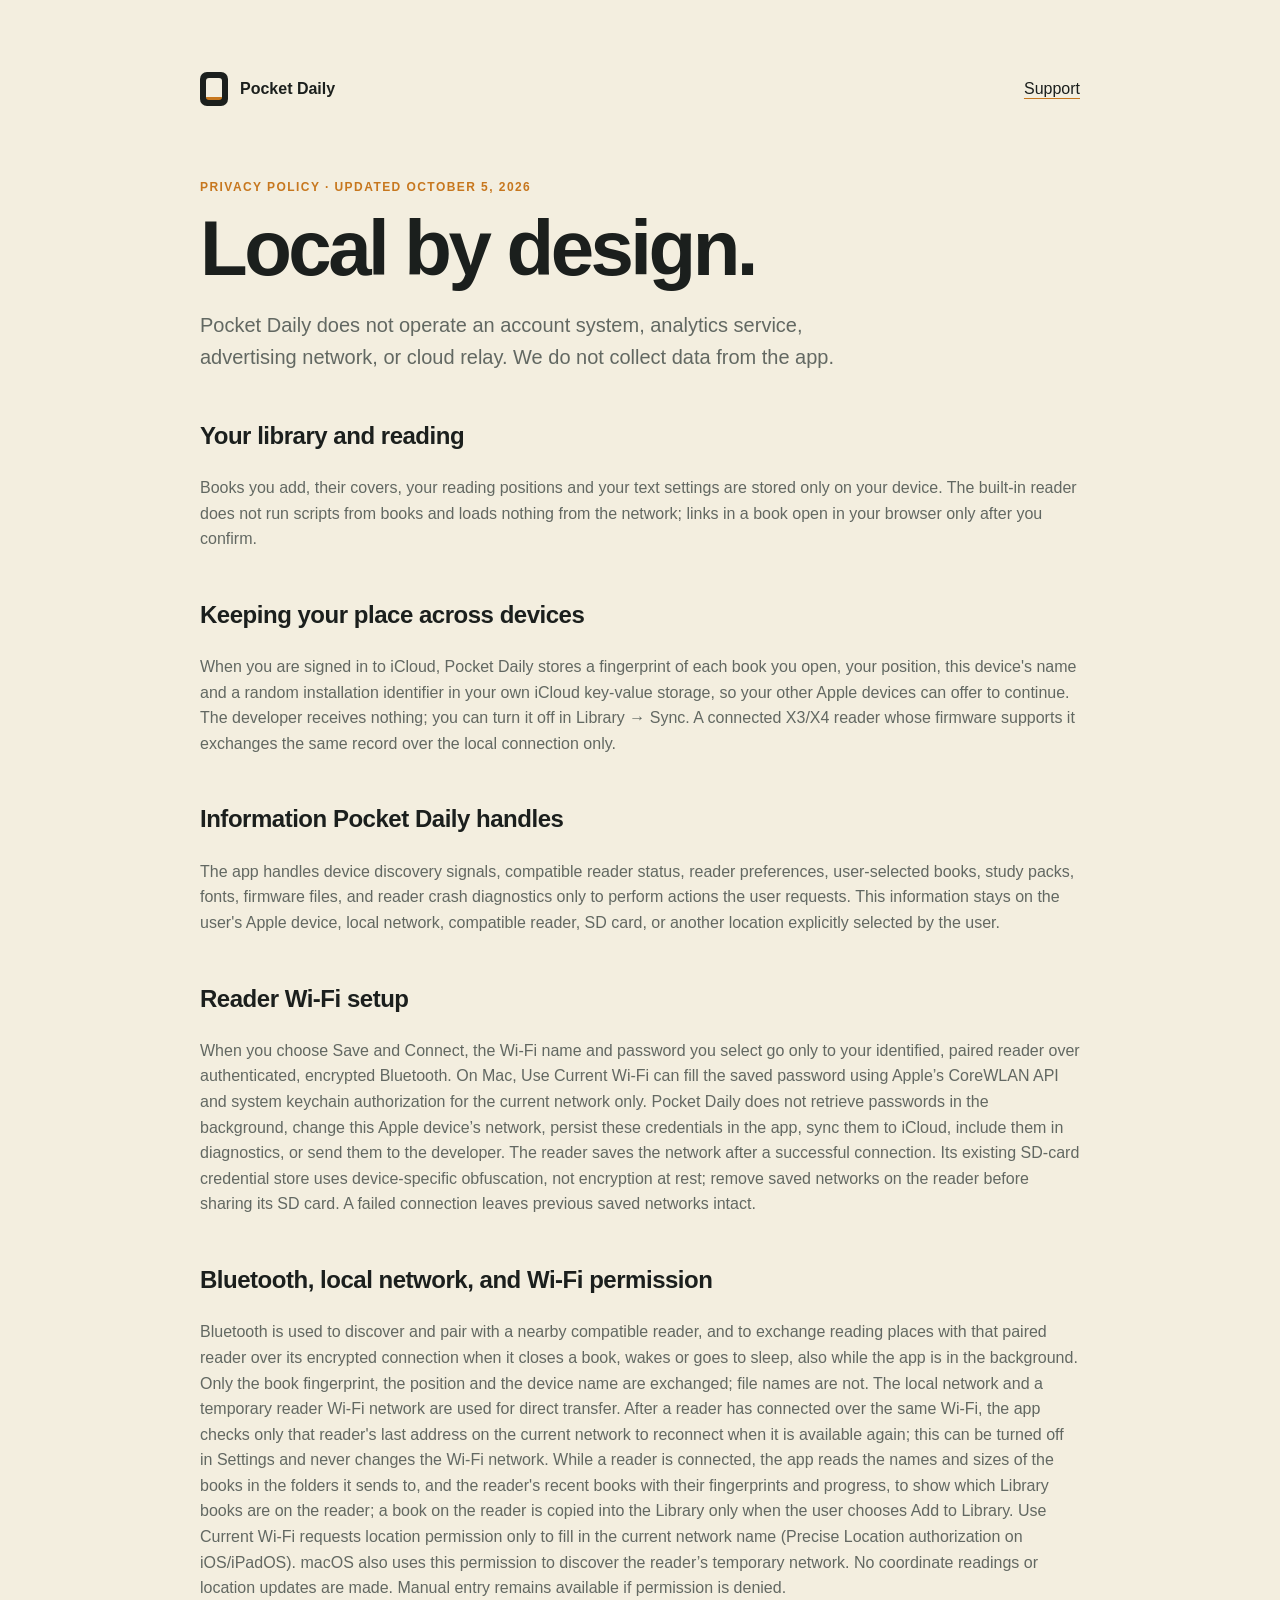
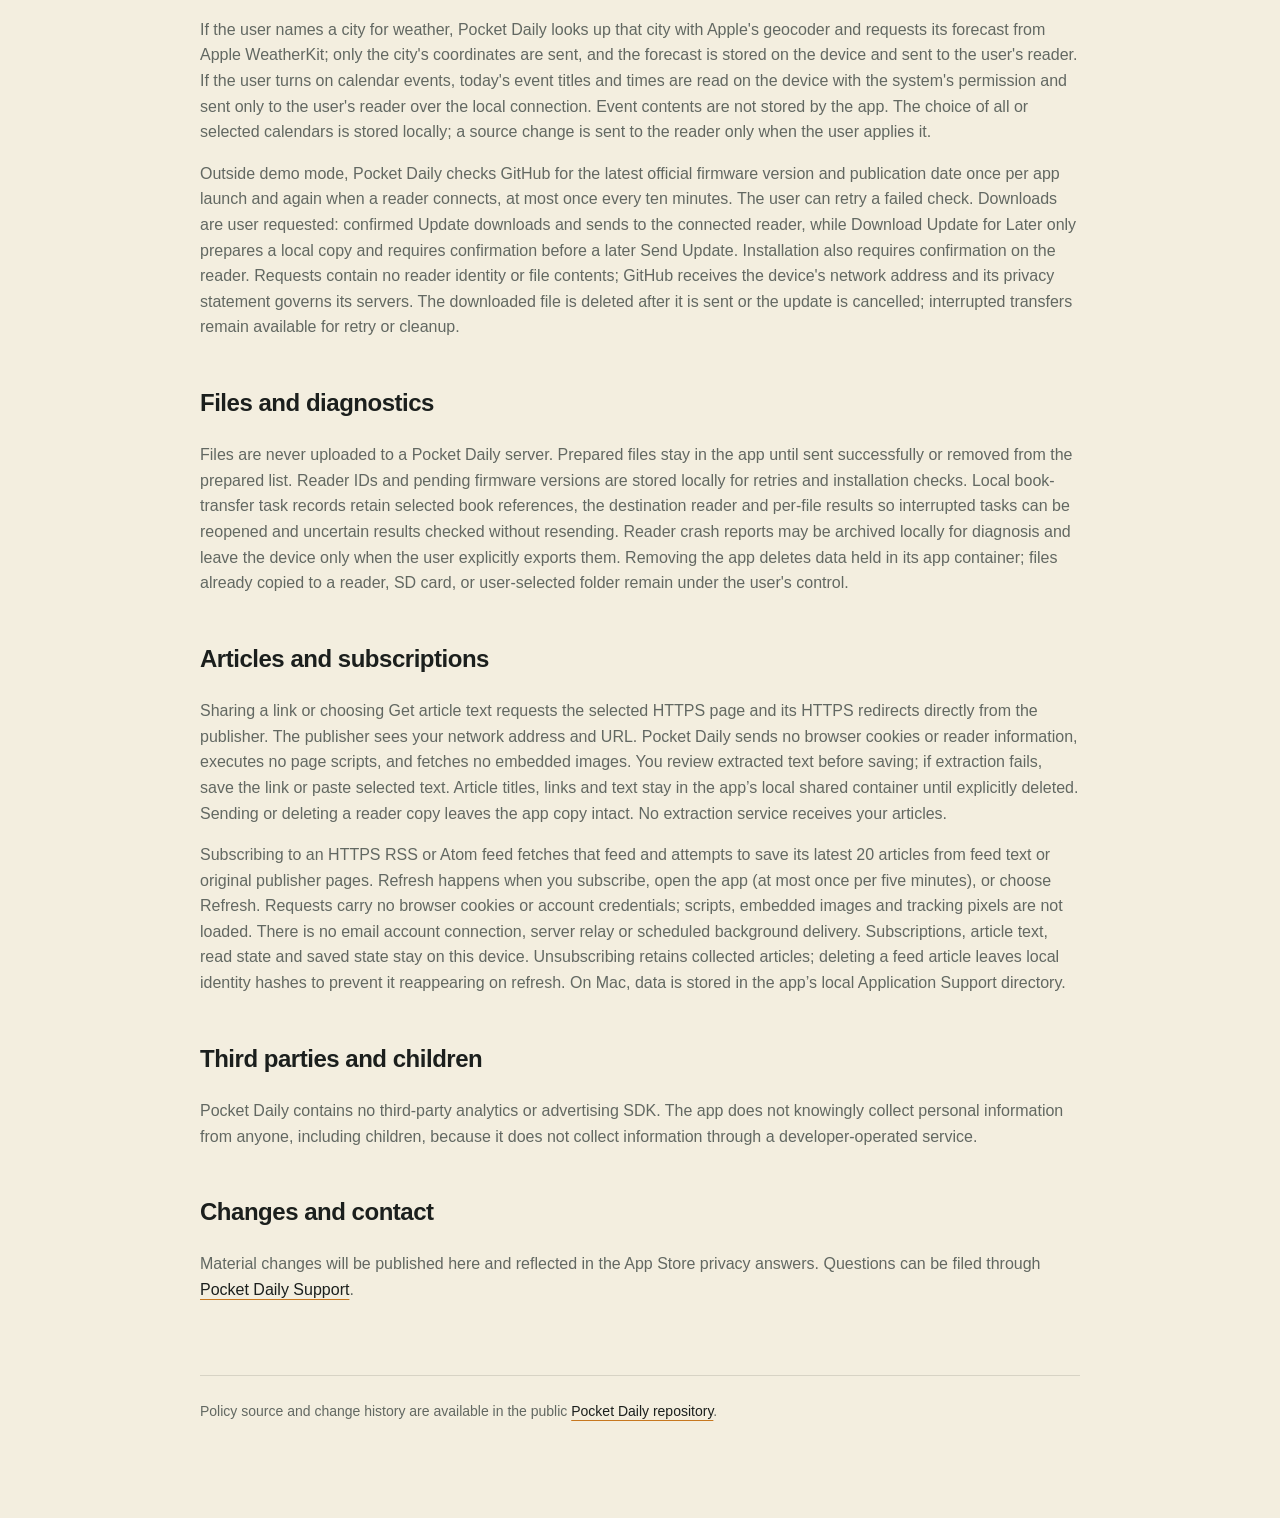
==== commit b83110a8: "complete reader Wi-Fi setup and physical interface verification" ====
--- a/docs/privacy/index.html
+++ b/docs/privacy/index.html
@@ -22,8 +22,10 @@
   <h2>Information Pocket Daily handles</h2>
   <p>The app handles device discovery signals, compatible reader status, reader preferences, user-selected books, study packs, fonts, firmware files, and reader crash diagnostics only to perform actions the user requests. This information stays on the user's Apple device, local network, compatible reader, SD card, or another location explicitly selected by the user.</p>
 
+  <h2>Reader Wi-Fi setup</h2>
+  <p>When you choose Save and Connect, the Wi-Fi name and password you select go only to your identified, paired reader over authenticated, encrypted Bluetooth. On Mac, Use Current Wi-Fi can fill the saved password using Apple’s CoreWLAN API and system keychain authorization for the current network only. Pocket Daily does not retrieve passwords in the background, change this Apple device’s network, persist these credentials in the app, sync them to iCloud, include them in diagnostics, or send them to the developer. The reader saves the network after a successful connection. Its existing SD-card credential store uses device-specific obfuscation, not encryption at rest; remove saved networks on the reader before sharing its SD card. A failed connection leaves previous saved networks intact.</p>
   <h2>Bluetooth, local network, and Wi-Fi permission</h2>
-  <p>Bluetooth is used to discover and pair with a nearby compatible reader, and to exchange reading places with that paired reader over its encrypted connection when it closes a book, wakes or goes to sleep, also while the app is in the background. Only the book fingerprint, the position and the device name are exchanged; file names are not. The local network and a temporary reader Wi-Fi network are used for direct transfer. After a reader has connected over the same Wi-Fi, the app checks only that reader's last address on the current network to reconnect when it is available again; this can be turned off in Settings and never changes the Wi-Fi network. While a reader is connected, the app reads the names and sizes of the books in the folders it sends to, and the reader's recent books with their fingerprints and progress, to show which Library books are on the reader; a book on the reader is copied into the Library only when the user chooses Add to Library. On supported Apple operating systems, system location permission may be required to configure or join Wi-Fi; Pocket Daily does not read the device's geographic coordinates.</p>
+  <p>Bluetooth is used to discover and pair with a nearby compatible reader, and to exchange reading places with that paired reader over its encrypted connection when it closes a book, wakes or goes to sleep, also while the app is in the background. Only the book fingerprint, the position and the device name are exchanged; file names are not. The local network and a temporary reader Wi-Fi network are used for direct transfer. After a reader has connected over the same Wi-Fi, the app checks only that reader's last address on the current network to reconnect when it is available again; this can be turned off in Settings and never changes the Wi-Fi network. While a reader is connected, the app reads the names and sizes of the books in the folders it sends to, and the reader's recent books with their fingerprints and progress, to show which Library books are on the reader; a book on the reader is copied into the Library only when the user chooses Add to Library. Use Current Wi-Fi requests location permission only to fill in the current network name (Precise Location authorization on iOS/iPadOS). macOS also uses this permission to discover the reader’s temporary network. No coordinate readings or location updates are made. Manual entry remains available if permission is denied.</p>
   <p>If the user names a city for weather, Pocket Daily looks up that city with Apple's geocoder and requests its forecast from Apple WeatherKit; only the city's coordinates are sent, and the forecast is stored on the device and sent to the user's reader. If the user turns on calendar events, today's event titles and times are read on the device with the system's permission and sent only to the user's reader over the local connection. Event contents are not stored by the app. The choice of all or selected calendars is stored locally; a source change is sent to the reader only when the user applies it.</p>
   <p>Outside demo mode, Pocket Daily checks GitHub for the latest official firmware version and publication date once per app launch and again when a reader connects, at most once every ten minutes. The user can retry a failed check. Downloads are user requested: confirmed Update downloads and sends to the connected reader, while Download Update for Later only prepares a local copy and requires confirmation before a later Send Update. Installation also requires confirmation on the reader. Requests contain no reader identity or file contents; GitHub receives the device's network address and its privacy statement governs its servers. The downloaded file is deleted after it is sent or the update is cancelled; interrupted transfers remain available for retry or cleanup.</p>
 
